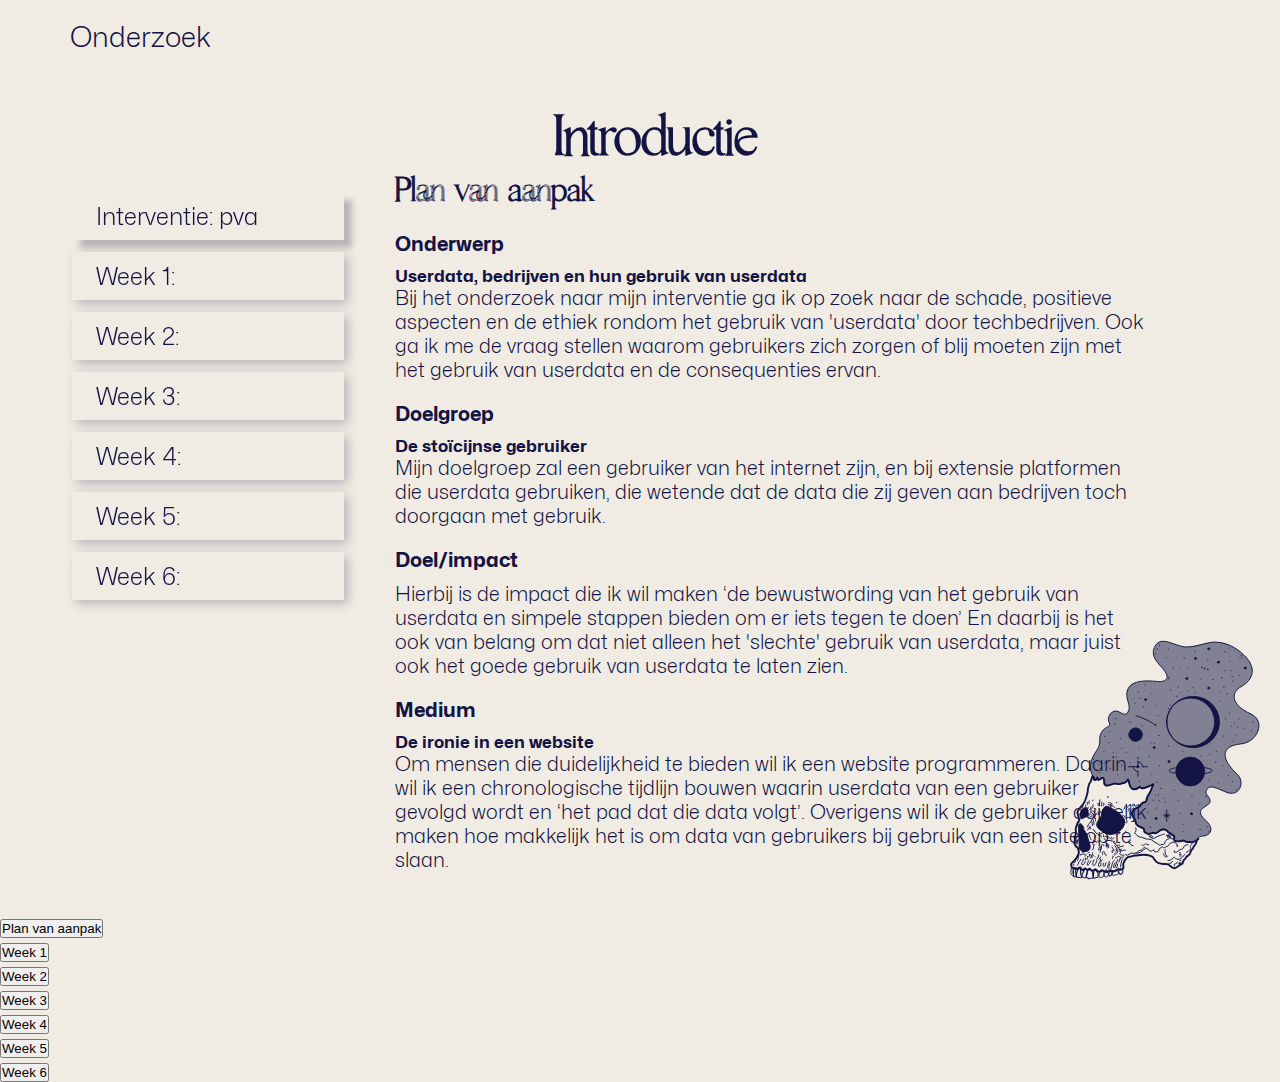
==== portfolio.html @ e57ac495 "site" ====
<!DOCTYPE html>
<html dir="ltr"
      lang="nl">

<head>
  <meta charset="utf-8">
  <meta content="width=device-width, initial-scale=1"
        name="viewport">
  <meta
		  content="Dit is een website voor de reflectie op de digitale cultuur en het onderzoeksproject."
		  name="description">
	<!--  <link rel="stylesheet” href="./css/style.css">-->
  <link href="../img/legendary_broccoli.png"
        rel="icon">
  <title>Reflectie digitale Cultuur</title>
  <link href="denkerslab.css"
        rel="stylesheet">
</head>

<body>
  <header>
    <nav>
      <ul>
        <li> Onderzoek </li>
      </ul>
    </nav>
    <button><span></span><span></span></button>
  </header>


  <main class="portfolio">
    <h1 class="sr-only">Welkom bij het onderzoek.</h1>
    <h2 class="sr-only">Gebruik Form Control om te navigeren.</h2>
    <h2>Introductie</h2>
    <svg id="skull-thoughts"
         style="
            fill-rule: evenodd;
            clip-rule: evenodd;
            stroke-linecap: round;
            stroke-linejoin: round;
            stroke-miterlimit: 0.726744;
          "
         viewBox="0 0 145 182"
         xml:space="preserve"
         xmlns="http://www.w3.org/2000/svg">
          <path d="M584.376 558.355c1.103 0-.179 2.55.085 3.079.091.182-.062.534-.257.599-1.322.44-1.22.536-2.052 1.368-.119.119-1.22-.68-1.625-.599-.572.115-1.747 1.76-2.053 1.455-.833-.833-1.019-2.363-2.994-1.968-.889.178-2.022 3.309-2.994 2.823-.822-.411-1.16-1.941-2.737-1.625-.496.099-1.891 1.957-2.566 1.283-.302-.302-1.192-1.371-1.882-1.027-.53.266-2.371 2.761-3.25 1.882-.336-.336-2.441-1.524-2.908-1.368-.757.252-.855 1.368-1.197 1.539-.642.321-2.95.878-3.678.513-.601-.3-.785-.87-1.198-1.283-.099-.099-1.366.53-1.54.599-1.248.499-2.96 1.634-4.362 1.283-.561-.14-1.007-.58-1.368-.941-.119-.118-1.265-.123-1.454-.171-1.268-.317-3.661.821-4.619.342-1.364-.682-2.843-1.574-4.277-2.053-.946-.315-2.991.558-3.592.257-3.312-1.656-.633-3.439-1.54-6.158a15.888 15.888 0 0 0-1.967-4.02c-.781-1.172-2.167-1.996-2.908-2.738-.212-.211-1.495-.256-1.797-.342-1.411-.403-3.232-.59-4.447-1.197-.602-.301-1.731.133-2.395 0-3.661-.732-7.238-1.084-11.12-.599-2.149.269-4.141 1.044-5.816 1.882-.533.266-1.194 1.791-1.54 2.309-.862 1.294-2.445 3.467-4.105 4.02-1.243.415-2.697.762-4.02 1.027-2.118.423-4.737-.369-6.672.599-2.058 1.028-3.938 4.596-6.928 3.849-2.515-.629-3.323-1.838-5.303-3.422-.763-.61-2.001-.691-2.566-1.539-.573-.86-.799-2.281-1.283-3.251-.361-.721-1.256-.801-1.54-1.368-.333-.667-.828-1.683-1.283-2.139-.913-.912-2.334-1.277-3.079-2.395-.944-1.414-1.277-3.065-1.968-4.447-.362-.725-2.138-1.736-2.138-2.566 0-.146-.334-1.444-.443-1.347-.8-1.279-1.624-1.933-2.465-3.614-.483-.967-.387-2.229-.855-3.165-.182-.362-1.54-.963-1.54-1.283 0-.009.454.502.599.599.427.285.813.799 1.283 1.112 1.454.969 3.188 1.459 4.875 1.881.778.195 1.482-.071 2.224-.256.845-.212 1.883.057 2.737-.086 1.384-.23 2.642-1.21 4.106-1.454.659-.11 1.26.324 1.881.428 1.888.314 4.977.712 6.758 0 2.157-.863.032-3.571.769-5.047.267-.532 1.71-1.128 2.224-1.539 1.351-1.081 3.25-1.796 4.448-2.994 1.354-1.354 1.397-2.033 3.336-2.309 1.519-.217 3.99.277 5.218 1.197 1.037.778 2.371 2.239 3.677 2.566 1.325.331 2.515-.633 3.678-.342 1.977.494 3.137 1.756 5.389.855.89-.356 2.855-1.209 3.165-2.138.298-.894.021-3.004.855-3.421 2.307-1.154 5.888-1.773 7.442-4.363.982-1.637.713-3.45 1.625-5.046.909-1.59 2.198-2.036 2.651-3.849.972-3.889-1.038-6.208-4.02-7.698-.337-.169-3.485-2.219-3.485-1.823-.394.098-.65-.83-.877-1.171-.766-1.149-1.657-1.742-2.652-2.737-.792-.793-2.634-.222-3.25-1.454-.789-1.578-.85-3.497-1.625-5.047-1.139-2.277-2.936-4.275-3.763-6.757-.511-1.531-1.054-3.047-1.797-4.533-.116-.233-.727-1.24-.427-1.54.342-.342 1.139.446 1.368.599 1.29.86 2.765 1.356 4.191 1.967 1.995.855 4.431 1.991 6.672 1.711.86-.108 1.555-1.639 2.053-1.54.606.122 1.123 1.034 1.625 1.369.953.635 2.479.926 3.592 1.112 3.869.645 5.116-3.76 5.646-6.586.154-.823.131-3.06 1.026-3.507.432-.216 1.075 1.315 1.198 1.539.627 1.15 1.525 1.738 2.822 1.882 1.827.203 3.416 1.205 5.218 1.369 1.696.154 3.212-.902 4.961-.514 2.364.526 4.78 1.727 7.185 1.968.448.045 1.097.088 1.539 0 4.116-.823.404-6.446 3.422-7.955 1.321-.661 3.12 2.387 4.789 2.053 1.339-.268.434-1.802 1.027-2.395.115-.115.707 1.087.77 1.197.387.678 1.578 1.735 2.48 1.283.801-.4.02-2.091.342-2.737.109-.217.53-.117.685-.427.467-.935 1.023-.7 1.197.342.076.457.167.92.257 1.368.075.379.709 1.341.709 1.43H564c-.161.307.187 1.045.275 1.222.268.537.482 1.252.855 1.625 1.601 1.601 1.453 4.273 2.139 6.33.374 1.122.058 2.455.342 3.592 1.313 5.253 2.148 10.359 6.158 14.37 1.228 1.227 3.365 3.335 4.02 5.303.165.494.719 1.727.428 2.309-.809 1.619-1.016 4.161-1.625 5.988-.077.23-.431 1.536-.171 1.796 2.09 2.09 2.759 4.962 3.507 7.955.421 1.683-.421 3.621 0 5.303.359 1.435.665 2.915 1.026 4.362.28 1.12-.111 2.378.171 3.507.162.647.393 2.549.086 3.165-.37.738-1.011 1.68-1.454 2.566-.219.437-1.415.606-1.796 1.368-.542 1.083-.438 2.244-.941 3.25-.225.449-.307 2.295-.086 2.737.77 1.54 1.45 3.845 2.737 5.133.734.733 1.62 1.615 2.053 2.48.518 1.037 2.652 1.924 2.652 2.994"
                style="stroke-width: 2px"
                transform="translate(-281.905 -236.412) scale(.7272)"></path>
          <path d="M582.568 564.01c.01-.323.321.119.097-.267-.105-.181 1.545-1.245 1.628-1.233.565.079.51 1.13.51 1.404 0 1.44.342 2.628.342 4.021 0 .218.139 1.229 0 1.368-.263.263-1.433 2.929-2.395 1.967-.339-.339.112-1.618.257-2.052.542-1.625-.257-3.364-.257-4.876l-.182-.332Zm-.507 8.332c-.219.11-1.984.703-2.304.382-.133-.132 0-1.092 0-1.283 0-1.292.513-2.536.513-3.849 0-.902-.389-3.546.171-4.105 1.199-1.199 1.882 1.68 1.882 2.651v2.481c0 1.098-.086 2.533-.086 3.507l-.176.216Z"
                transform="translate(-281.955 -236.783) scale(.7272)"></path>
          <path d="M578.06 572.933c-.019-.167-3.3 1.259-3.863.134-.3-.601.363-1.838.599-2.31.819-1.638-.511-6.159 1.197-7.014.761-.38 1.321 1.226 1.454 1.626.873 2.618 1.112 4.091 1.112 7.013l-.499.551Z"
                transform="matrix(.97059 0 0 .7272 -422.035 -236.783)"></path>
          <path d="M569.528 569.864c-.351-1.183-.813-3.691-.158-4.716 1.806-2.827 2.987 2.87 3.715 4.326.305.609.794 1.919.428 2.652-.345.688-2.545 2.245-3.422 1.368-.658-.658.061-1.845-.563-3.63Z"
                transform="matrix(.86363 0 0 .7272 -360.219 -236.783)"></path>
          <path d="M562.817 568.528c.068-1.314 2.41-4.602 4.11-2.903 1.257 1.258.351 4.542 1.539 5.731.069.069.05 1.097 0 1.197-.351.702-2.363 2.855-3.678 1.54-.446-.446-1.577.353-1.967-.428-.657-1.314.086-3.926.086-5.303l-.09.166Z"
                transform="matrix(.85388 0 0 .7272 -353.57 -236.783)"></path>
          <path d="M558.031 566.138c.696-.036.795-.415 1.967.171.474.237.513 1.109.599 1.54.284 1.419.171 3.264.171 4.704 0 .573.158 1.205-.342 1.454-.477.239-2.005-.55-2.224-.769-.199-.2-.912.114-1.112-.086-.451-.451-.062-1.725-.256-2.309-.057-.171-.297-1.756-.171-1.882.356-.357 1.216-2.216 1.368-2.823"
                transform="matrix(.8627 0 0 .7272 -357.373 -236.783)"></path>
          <path d="M553.913 567.133c.755-.414 1.339.548 1.552 1.4.427 1.71.356 3.921-.599 4.876-.439.439-1.884-.429-2.224-.599-.402-.201-1.016-.247-1.283-.513-.312-.313-.067-1.077-.256-1.454-.55-1.101-.573-4.79 1.026-4.79l1.784 1.08Zm-5.245.091c.404-.6 1.131 1.332 1.237 1.651.462 1.385.518 2.904-.256 3.678-.514.514-2.965-.456-3.165-.855-.941-1.883-.499-3.599 1.197-4.448l.987-.026Z"
                transform="translate(-281.955 -236.783) scale(.7272)"></path>
          <path d="M544.532 567.111c-.082-.627 1.736 5.762-.614 4.587-1.562-.781-2.627-4.875.342-4.875"
                transform="matrix(.84428 0 0 .7272 -345.457 -236.783)"></path>
          <path d="M541.213 567.293c.675-.536.481 1.569.481 2.438 0 .126.106 1.006 0 1.112-.211.211-1.37.085-1.711.085-1.577 0-3.82-1.083-4.704-1.967-.16-.16-.155-1.299 0-1.454.265-.266.366-.709.599-.941.546-.546 3.161.068 3.678.171l1.657.556Z"
                transform="translate(-281.955 -236.783) scale(.7272)"></path>
          <path d="M534.292 565.238c.199-.172.103 5.035-2.349 3.808-1.526-.763-2.658-3.158-1.197-4.618l3.546.81Z"
                transform="matrix(.76255 0 0 .769 -300.145 -260.006)"></path>
          <path d="M567.79 520.436c-.605-.218-.259-2.002-.681-2.706-.59-.982-1.982-1.455-2.507-2.507-.957-1.913-2.009-4.068-3.582-5.641-.434-.434-2.549-2.376-1.702-3.224.258-.257.908-.126 1.075-.626.2-.601-.269-1.881-.269-1.881s2.418.457 2.418-.358m2.911 3.016c-.27.165-.396-.893-.493-1.136-.264-.66-.875-1.192-1.075-1.791-.185-.555.441-1.094.269-1.611-.31-.929-1.838-1.442-2.149-2.687-.202-.808.618-2.157 0-2.775m-32.637 53.169c.201-.329.887-.119 1.296-.16.794-.079 3.007-.345 3.493-1.074.324-.487-.592-.97-.717-1.343-.163-.489.036-1.45.179-1.881 1.132-3.394 4.044-6.192 6.448-8.596.391-.391.963-1.724 1.432-1.88 2.265-.755 4.337-.43 6.626-.717.344-.043 1.196-.21 1.433-.447.237-.238.096-1.433.806-1.433m-1.178 3.904c.101.035-.528.272-.881.484-.596.357-1.83 1.062-2.15 1.701-.276.553-.855 2.408-.537 3.044.161.322 1.612 1.148 1.612.806m4.789 7.01c-.478-1.276 1.574-2.442-.939-3.07-.171-.043-.522-.186-.716-.089-1.019.509.125 1.451-.179 2.059-.308.616-1.205.131-1.522.448-.172.171-.72 1.88-.448 1.88m.138 6.722c.501-.022.767 2.963 1.116 3.486.732 1.099 2.43.141 2.149-.985-.138-.548-.896-1.167-.896-1.701m3.051-.397c-.052 1.023-.267 2.334.352 3.262.405.608 1.915.881 2.149.18.824-2.474-2.328-4.864-2.328-6.985m4.37.168c-.82.057.011 1.963.197 2.518.343 1.032 1.194 3.015 2.149 3.493 1.982.991 1.877-2.024 1.432-3.134-.346-.867-.764-1.668-1.074-2.597m3.403.767c.29.127.409 1.241.537 1.561.361.903 1.173 2.512 1.88 2.865 1.649.825 1.545-.491.896-1.791-.488-.974-.896-1.314-.896-2.417m3.391.543c.031-.255-.001.314.012.352.162.488.369 1.019.537 1.522.235.705 2.004 2.474 2.865 1.612 1.045-1.044-.887-3.109-1.164-3.94-.131-.393-.151-1.136-.447-1.432-.106-.106-.717-.581-.717-.717m3.565.084c-.143-.165-.032.869.017.991.236.589.695 1.105 1.075 1.612.271.361.716.358.985.626.421.421.092 1.439.358 1.97.379.759.773.953 1.432 1.612m2.502-.515c-.093-.025 1.013.492 1.259.247.126-.126.397-.806-.089-.806m-12.13-10.348c-.82-.233 5.414-1.234 5.414.856m-12.872-5.241c-.992-.373-1.916-4.404-1.455-5.325.179-.358.53-.612.716-.985.236-.472.223-1.701.806-1.701m2.744 10.269c.248-.47 1.378.388 1.733.565m-3.297-13.613c.49-.574.523-1.88.88-2.594.342-.684 1.164-1.86 1.164-2.597m-15.195 1.71c-.118-.421.42-1.146.42-1.71m1.808 2.208c-.062-.529 1.24-1.523 1.953-1.76.245-.082.289.482.716.268.768-.383.674-1.725 1.522-2.149.465-.232 1.141-.212 1.612-.447 1.606-.803.474-3.761 2.955-3.761m-38.534-12.564c.079-.159-.149-.51-.149-.51s1.128.436 1.702.627c.496.166 1.39-.221 1.79.179.165.165.072.484.359.627.274.137.496-.22.716 0m11.543-11.117c-1.202.098 1.361-1.353 1.62-1.509 1.762-1.057 3.447-1.226 5.373-1.611m-4.634-.683c-.162-.871 3.371-1.374 4.007-1.556m5.658 1.103c-.996-1.944-1.175 1.142-.375 1.942m1.584-3.974c.05-.101.102.482.117.571.059.353.198.719.269 1.074.212 1.062 0 1.947 0 2.955m1.988-6.559c-.325 1.99.609 4.329.609 6.112m1.086-2.751c.254.502.213 1.899-.191 2.303m4.969-5.927c-.008-.013.824.934 1.03 1.45m3.524-.179c.46.706.148 2.279.148 3.134m1.677-2.077c.289.043.114 2.25.114 2.614m1.879.585c-1.057-.282-.394 1.501.27 1.833m-2.808.341c.303.042.032 1.284.032 1.539m-3.164-1.872c.153-.011 1.015 3.129 1.015 3.484m-5.068-2.166c.094-.128-.932.885-.932 1.45m-3.089.772c-1.041.778-2.853 2.614-1.03 3.526m1.825-1.517c-.195.992-.661 1.664-.661 2.77m2.166-1.119c-.41.173-.643.355-.643.851"
                transform="translate(-281.905 -236.412) scale(.7272)"></path>
          <path d="M561.459 506.689c-.034-.027.149.002.456-.152.35-.174 1.612-1.033 1.612-1.432 0-.467-.776.537-1.075.895-.457.549-2.486 2.663-1.074 3.134m3.247-2.398c.059-.007-2.807 1.406-1.367 2.846m2.565-1.301c-.62.201-.953.809-.953 1.48m-4.157.526c.068.006-.781.967-.947 1.265-.491.884-1.15 2.29 0 2.865m2.428-2.549c-.046-.601-.506 1.461-.547 1.654-.243 1.134-.717 2.708-.717 3.85m2.343-2.616a23.065 23.065 0 0 1-.91 3.959m-82.679 14.199c.033-.153-.63-1.198-.418-1.304 1.356-.678 4.796 1.195 5.91 1.88a4.576 4.576 0 0 1 1.881 2.239c.217.542-.112 1.225.268 1.701.675.844 2.767.876 3.761 1.075.516.103 1.01.648 1.612.447.95-.316 1.84-1.502 2.776-1.97 1.282-.641 2.805-1.241 3.94-2.149.719-.576 1.226-1.393 2.149-1.701 1.575-.525 3.329-.138 4.925-.537 1.76-.441 3.484-1.521 5.283-1.97.551-.138 1.253.179 1.791 0 .933-.311 2.205-1.596 2.954-2.239.324-.277 2.329-1.701 2.06-2.238-.215-.43-.813-.38-.985-.896-.288-.864-.448-2.001-.448-2.955 0-.361-.068-1.522.358-1.522"
                transform="translate(-281.905 -236.412) scale(.7272)"></path>
          <path d="M474.443 539.711c-.218.293-.37 1.032-.37 1.032v-1.074c0-.67.041-1.223.447-1.791.876-1.225 2.959-2.297 4.478-1.791.992.331 2.335.748 3.134 1.433.677.58.706 1.194 1.164 1.88.731 1.098 2.349 1.175 3.402 1.701.468.234.821.702 1.344.806 1.33.266.663-1.58 1.97-1.253.384.096.824.713 1.164.985.53.424 1.216.679 1.701 1.164.373.372.022 1.119.269 1.611.425.851 1.692 1.483 2.596 1.612.758.109 2.142.132 2.597-.627.131-.217.255-1.687.09-1.522-.198.198 1.288.675 1.432.717.709.202 1.955 1.049 2.687.805.44-.146.671-.85.985-1.164.717-.717 1.413-1.154 2.328-1.611.247-.124.747-.522 1.074-.359 2.03 1.015 3.541 2.966 5.462 4.119 1.923 1.154 5.065.98 7.254 1.254.69.086 2.173-.57 2.596-.358 1.404.702 2.472 1.768 4.119 2.238.75.215 1.058-.716 1.791-.716"
                transform="translate(-281.905 -236.412) scale(.7272)"></path>
          <path d="M486.646 543.334c.728.078.197 2.771.142 3.319-.095.95-.347 2.458-.985 3.224-.266.319-.531.481-.895.626-.048.019-.645.019-.538-.089.003-.003 1.032 1.15 1.343 1.254 1.044.347 2.319-2.026 2.508-2.687.101-.356.178-1.253.626-1.253m-22.799.68c2.04 1.777 3.106 4.711 6.144 5.319.902.18 2.947-.084 3.672-.627.242-.182 1.35-1.783 1.522-1.612 1.785 1.785 3.632 3.672 6.447 3.672m-21.107-16.306c-.507-.357 1.048-.29 1.228-.26 1.015.169 2.411.724 3.045 1.612.444.622.564 1.519.985 2.149.55.826 2.384.881 3.223 1.254 1.403.623 2.166 2.067 3.582 2.775.438.219 1.782.368 2.149 0 .308-.308-.537-1.074-.269-1.343.418-.417 1.393.985 1.075.985m50.404-1.678c1.797-.781 4.181.839 5.92.839m-1.581-1.872c.755.017 1.396.333 2.131.333m-4.344-3.847c1.075 0 4.469 1.326 5.773 1.978m-1.622-2.985c.487.101 1.261.677 1.951.677m1.248-3.026c-.141.621 1.041.718 1.5.718m.117-2.192c-.03.458.765.653 1.092.653m-.51-4.476c-.376-.078.849.666.95.738.538.385 1.171.99 1.869.99m.049-1.845c.108.544 1.012 1.295 1.599 1.295m.514-1.556c.173.606 1.01 1.007 1.575 1.007m.111-1.78c.456.029 1.447.37 1.758.68m.309-.972c.381.147.859.862 1.229.862m-26.381-23.501c-.008.006.162-2.12.001-2.549-.599-1.598-1.906-3.701-3.517-4.507m5.569 4.112c.037.179-.492-2.376-1.063-3.233-.912-1.368-4.396-3.002-4.396-4.726m7.145 6.368c-.001.147.067-1.626-.331-2.521-.299-.674-3.737-4.24-3.737-2.638m6.703 4.428c-.536-.154-.78-3.011-1.537-3.768m-10.212.24c-.723-.124-.878-.119-1.439-.68m13.16 53.802c-1.016-.276 3.414.697 4.207.168 1.788-1.192 2.098-1.09 3.627.439.152.152.66.195.66.33m.08.055.03-.055m1.308 2.023c-.376-.169.479.974.56 1.055.57.569 1.128 1.225 1.429 1.978.709 1.772.747 3.67 1.319 5.386.125.373.035 1.337.44 1.539.306.153.33-.353.33-.549m-12.752-10.528c.69-.149 1.095 1.711 1.21 2.174.517 2.064.99 4.289.99 6.375m.421-7.924c-.13-.135-.573-1.33-.311-1.199 1.046.523 1.287 3.125 1.758 4.067m1.316 1.93c.03 1.279.402 2.823.993 4.006m-.7-8.921c-.839.08-.023 1.43.26 1.996 1.093 2.185 1.305 4.699 2.308 6.705m-.052-4.923c.822 1.341 1.371 3.133 1.371 4.703m-53.017-34.473c-1.552-.874 3.063.604 3.664.838 2.448.952 5.505 1.854 7.584 3.517.12.096 1.3 1.195 1.649-.549a1.766 1.766 0 0 0-.33-1.429c-.14-.188-.549-.675-.549-.44 0 .877 2.481 1.938 2.968 1.209.476-.714-1.649-1.978-1.649-1.978s1.818 1.179 2.638.769c.461-.231-.11-1.069-.11-1.209m-21.002-.584c.042-.437.978.442 1.986.694.44.11 1.772.33 1.319.33h-1.759c-.373 0-3.255-.094-2.967.769.238.716 3.847.397 3.847.77h-1.869c-.685 0-3.207.03-1.319.659m22.262 7.385c-.638-.225-.11.429.491.309.359-.071 3.827-1.429 2.748-1.429m.94 1.206c-.464-1.665 1.065 1.053 2.468.773.578-.116.5-.989.659-.989m11.632-1.986c.48-.79 2.835-1.007 2.548-.433-.279.558-1.325.995-1.759 1.429-1.149 1.149-1.129 2.199-3.408 2.199m26.46-50.69c.029-.189-.083-.858-.409-.532-.243.243.55.647.55.879m-9.892 5.795c-.006-.419.363-.384.768-.519m-63.347 62.046c.506-.181-.316.347.144 1.267.471.941 2.489.472 2.748.989.266.532-.542 2.309-.11 2.309m1.746-5.661c.029-.361.444.956.563 1.154.584.974 1.582 1.297 2.638 1.429m-12.095-2.686c.047-.728.9-.136 1.543.048m-.916 1.501c.11-.22.327.044 1.685.587m-1.992.595c.696-.134 1.396.175 2.102.175m-1.813-11.394c-.807-.184.702.207 1.483.402m-1.758 1.436c.532-.034 1.021.103 1.538.103"
                transform="translate(-281.905 -236.412) scale(.7272)"></path>
          <path d="M469.849 550.198a5.544 5.544 0 0 0 1.676.265m-12.939-13.115c-.941.228 1.819 1.812 1.947 2.453.193.967-.755 2.228-.33 3.077.469.938 3.344 3.628 4.507 3.628m82.678-8.007c-.172-.917-.423.476-.571.772-.198.395.188.88.335 1.174.068.135.516.658.783.391.864-.865.491-1.757.056-2.627-.079-.157.065-1.062.223-1.062.102 0-.273.712-.279.727a12.342 12.342 0 0 0-.503 1.621c-.044.176.041.706.335.559.151-.076.056-.86.056-1.006 0-.868-.236-1.497.335-2.068m5.232 2.735c-.519.053-.225 1.564-.146 1.959.261 1.305.753 2.533 1.006 3.801.091.455.671 1.914.671 1.509m-1.021-6.906c-.298-.177-.208.374-.153.814.118.942.385 1.919.895 2.683.11.166.265.95.503.95m-.643-4.543c-.076-.036 1.068 1.571 1.202 1.972.091.273.341 2.627.614 2.627m-3.061-5.355c.183-.045-.353-1.014-.907-.737-.499.249-1.013.45-1.565.726-.116.058-.503.001-.503-.112m4.832-3.453c-.471-.07.554.537.981.324.718-.36.391-1.37.67-1.509m1.481 1.594c-.121-.382.251-.154.643-.644.053-.066.404-1.05.559-.895.264.264-.782 1.453-.447 1.118m1.155.421c-.427.3.373-.696.466-.812.082-.103.279-.411.279-.279 0 .359-.213 1.082-.056 1.397.066.132 1.006-1.285 1.006-.391m-1.865 2.614c-.175.131-.307.46-.147.46m1.776-5.31c.018-.154-.017-.279.013-.279m-1.9 17.619c-.065-.04-.168-.139-.168-.014m-3.579-1.766c.06 1.028.934 2.969 1.511 3.834m-3.228-1.588c.26.825.887 1.762 1.495 2.37m-3.485.138c.082-.334 1.115 1.493 1.362 1.986m7.955-6.459c-.07-.075-.29-.248-.187-.248.148 0 .438.461.503.559.453.679.821 1.363 1.174 2.068m-.874-5.323c-.283.052.415 1.531.483 1.69.606 1.415 1.218 2.883 1.9 4.248m.207-3.951c-.434-.079.264 1.739.52 1.995m.352-1.869c-.045.514.03 1.124.262 1.589m1.604.348c.01-.074-.076-.404-.095-.348-.242.726.394 2.242.615 2.907.049.145.615 1.328.615 1.229m.633-2.655c-.105-.119.554 2.137.708 2.599m-.966-6.24c-.212-.104.232.3.352.54.305.611.502 1.24.838 1.844m8.824-18.989c-.098.084-.217.451-.217.322 0-.615 1.119-1.679 1.397-2.236m-2.252 6.415c.67-1.741 1.769-3.567 2.811-5.13m-2.65 7.14c-.401.195.604-1.264.806-1.606.597-1.016 1.116-2.402 1.956-3.242m-1.583 4.885c.147.265.152-.594.297-.861.23-.421.529-.823.783-1.23m-21.22-6.972c-.084-.079-.186-.293-.186-.293s.414.593.615.894c.338.507.636 1.041.95 1.565m3.416-10.093c-.15-.055.587.941.664 1.095m-.086-1.578c-.107.286.679.864.813 1.13m-.459-2.598c.506 1.224 1.78 2.969 2.75 3.94m-31.711 22.752c-.418-.024.353-1.274.524-1.682.723-1.717 1.537-3.073 2.627-4.527m-2.626 7.285c-.21-.071.181-.829.223-.913.455-.91.994-1.801 1.509-2.683m-.835 4.501c-.106.047.692-1.494.779-1.651m.33 2.474c-.527.441.455-.923.564-1.076m.738 2.04c-.406-.169-.026-.624.212-.922m.492-4.522c-.133.141-.243.579-.38.442-.104-.105.409-.833.447-.895.551-.894 1.013-1.814 1.621-2.682m-1.155 4.693c-.13-.377.351-1.056.54-1.34m.259 2.452c.207-.284.418-.732.58-1.055m-1.43 5.661c-.473.813.192-.812.312-1.022m.28 2.356c-.001-.289-.022-.526.111-.791m3.388 4.344c-.081-.137-.202-.432-.202-.432s.123.531.223.783c.211.526.427 1.027.615 1.565.458 1.309 1.061 2.622 1.397 3.968m-2.683-4.059c.329.203.479 1.347.56 1.712.29 1.307.983 3.118.335 4.415m2.281-.461c-.152.047.274 2.02.346 2.305m.97-1.579c-.274-.151.193.597.259.797m29.289-9.978c-.464-.21-.471-.663-.673-1.2-.542-1.446-.671-2.708-.671-4.248m4.391 8.006c-.288-.127-.399-.828-.534-1.187-.489-1.303-.891-2.565-1.509-3.801m-48.593-25.498c-.727-.866-3.197-1.085-3.197-2.958m-.761-8.672c-.999.246-.016-3.05.23-3.543m1.58-1.884c-.554.116 1.213-2.282 1.474-2.63m3.347 18.243c-1.271-.426 3.377 1.981 4.354 2.469m-30.168 12.945c-.534-1.705 2.834 1.81 3.481 2.457.531.531 2.35.358 2.921.929.508.509 1.322 1.189 1.991 1.859.244.243.982-.081 1.328.265"
                transform="translate(-281.905 -236.412) scale(.7272)"></path>
          <path d="M529.103 513.848c-.164-1.68 1.294-2.731 1.952-4.049.626-1.252 1.806-2.086 2.807-3.087 2.737-2.737 6.18-4.727 9.635-6.454 1.004-.502 4.776-2.52 5.893-1.403 1.527 1.527 2.674 2.97 3.461 5.332.476 1.428-.193 3.17.468 4.49.472.945 1.607 1.438 2.058 2.338.645 1.291 1.337 3.302 2.245 4.21.416.416.252 1.814.561 2.432.424.848-.52 1.976-.842 2.619-1.27 2.541-5.072 4.594-7.858 5.987-7.454 3.727-14.266.311-18.708-5.613-1.115-1.485-1.222-3.192-1.965-4.677-.469-.938.655-1.882.655-2.525m47.27 27.039c-.095-.304-.045 1.801-.218 2.146-.572 1.145-1.422 1.74-2.619 2.339-.424.212-2.037-.302-2.245-.094-.078.078 2.439.555 1.59 1.403-.296.297-2.022-.076-2.245-.187-2.198-1.099-3.766-.177-5.332-2.526-1.041-1.562-.75-4.11-.187-5.799 1.685-5.054 2.617-11.223 6.081-14.686.316-.317-.129-1.802.093-2.246.491-.981 1.61-3.33 2.806-3.928 2.981-1.491 2.62 3.327 2.62 4.957 0 6.128-.655 12.493-.655 18.241m-1.534-28.649c-.002-.012-2.062-.603-2.489-.746-1.942-.647-5.032-1.51-5.988-3.421-.365-.73.908-2.158 1.198-2.737.403-.806-1.219-.471-.77-1.369.393-.785 1.535-1.444 1.967-2.309.121-.241.017-1.214.171-1.369.035-.034.549-.025.599 0 .933.467 1.93 1.246 2.566 1.882.463.462 1.279.423 1.711.855.847.847.888 1.861 1.368 2.823.168.334.86 2.477.428 2.908-.218.218-.005 1.032-.257 1.283-.331.332-.94 1.491-.94 2.053"
                style="fill: currentColor"
                transform="translate(-281.905 -236.412) scale(.7272)"></path>
          <g transform="translate(-365.432 -114.77) scale(.7272)">
            <path d="M614 245s9.932-6.371 18-8"></path>
            <path d="M567.088 365.5c2.064-2.064-3.12-2.904-3.588-3-1.454-.299-8.658-.356-9.5-6.5-.74-5.401 5.41-9.607 8.547-13.432 7.599-9.263-6.113-11.115-7.468-15.179-2.196-6.587 7.694-7.9 2.486-14.652-3.937-5.104-15.577 2.878-21.822 4.529-12.45 3.291-17.614-12.188-8.806-20.004 10.363-9.197 23.205-28.197-4.32-31.096-18.251-1.922-25.753-24.215-10.617-31.079 22.803-10.342 20.327-23.403 10.505-28.559-10.432-5.476-18.37-17.969-3.505-32.528 10.473-10.257 20.836-13.737 31-14 7.935-.205 20.135 5.793 31 5 10.557-.771 24.604-11.99 31-1 6.37 10.946-4.175 18.782-9 25-8.439 10.875.518 12.909 8 12 9.513-1.156 24.993-1.088 29 7 5.53 11.161-4.977 17.734 1 26 3.67 5.075 10.555-6.688 17 0 2.601 2.699 3.78 6.313 2 10-2.569 5.323 3.406 2.662 8 10 4.24 6.774-.941 10.698 5 19 7.011 9.798 8.398 18.192 4.174 26.939-.333.69-1.369.358-1.222 2.724.104 1.694-1.102 1.694-2.206.257-2.958-3.847-1.148.669-2.294.803-.949.112-1.384-.143-2.482-1.024-1.501-1.205-2.881-2.438-3.629.976-.231 1.051-.007 3.902-.152 4.337-.172.515-1.277 2.436-5.079 1.354-3.779-1.076-5.051-2.1-8.127-1.545-3.725.671-8.472-.557-10.251-2.543-2.233-2.494-1.979-2.389-2.552 1.331-.396 2.572-1.106 5.55-3.752 6.628-1.16.472-3.915.319-4.906-.635-2.148-2.065-2.045-1.941-3.946-.236-.66.591-2.933.122-9.135-2.582-4.023-1.753-3.543-1.175-2.827.354.804 1.717 2.797 7.04 4.604 9.724 1.908 2.833 1.077 6 2.775 6.609 4.746 1.704 5.01 5.061 12.187 8.326 1.339.61 3.543 3.345 1.208 7.257-.449.754-1.615 1.638-2.064 2.536-.785 1.57-.318 5.536-4.676 7.912-2.764 1.507-4.194.075-5.132 3.83-1.024 4.097-4.391 4.116-8.678 2.715-1.67-.546-2.993 1.371-4.891-.287-2.062-1.803-5.844-4.721-9.034-2.71-2.318 1.462-6.014 4.379-8.063 5.772-2.145 1.458.953 5.211-1.693 5.679-9.061 1.604-4.106-2.027-13.618 1.015-5.391 1.725-10.47-3.124-10.45-3.011l-.001-.005Z"
                  style="fill: currentColor; fill-opacity: 0.5"></path>
            <path d="M600 243.343C600 258.056 587.693 270 572.533 270c-15.159 0-27.467-11.944-27.467-26.657 0-14.712 12.308-26.656 27.467-26.656 15.16 0 27.467 11.944 27.467 26.656Zm0 0c0-13.798-11.202-25-25-25s-25 11.202-25 25 11.202 25 25 25 25-11.202 25-25Z"
                  style="fill: currentColor"></path>
            <path d="M591.92 290.93c4.937.734 8.08 1.837 8.08 3.07 0 1.195-2.956 2.269-7.637 3.002-3.965.621-9.169.998-14.863.998-5.218 0-10.023-.316-13.841-.847C558.39 296.421 555 295.28 555 294c0-1.317 3.59-2.487 9.123-3.216"
                  transform="translate(-2.5)"></path>
            <path d="M629.998 283.5c-.001-.006-.001.552-.001 1.471v5.002m.002 4.998L630 300m0-20c-.004-.031 0-.906 0 2m10 8-5-.017c-1.534-.004-3.262-.008-5.003-.01m-4.997-.001c-2.1.003-3.907.011-5 .028"></path>
            <path d="M635 290.013a5.004 5.004 0 0 1-5.001 4.987M625 290.001a5.004 5.004 0 0 1 4.997-5.001"
                  transform="translate(0 -.03)"></path>
            <path d="M600 335v12m-3-6h6m-5 2 4-4m-4 0 4 4m10.5-97c-1.392 2.465-3.106.682 0 0Zm-92.401 3.9c-.116.025-.074-.009-.074.144m5.18-9.747c-.21-.025-.111-.02-.296-.02m7.834 7.322c-.186.006-.251.076-.251.261m2.33-14.061c.15.07.111.011.111.181m6.098 23.884c-.114.091-.43.406-.186.406m-13.309-1.394c-.114-.041-.043-.034-.185.108m1.888-12.574c.078-.04-.032-.02-.089-.02m-3.023 4.164c-.274.111-.123.138-.318.334m13.009-8.828c-.199-.05-.103-.04-.286-.04m-7.439-39.322c-.187-.005-.096-.004-.272-.004m6.299 13.341c-.175.033-.387.113-.387-.104m5.884-16.984c-.271.015-.487-.036-.487.277m-10.217-1.318a2.518 2.518 0 0 1-.45.033m-6.938-.988-.002-.041m9.581-14.763c.117-.032.044-.002.187-.145m4.854 9.643c.072-.01.02-.004.158-.004m-6.115-.044c-.072.231-.058.177-.182.301m44.263 21.117c-.076.125-.088.089.075.089m-4.827-4.129c-.076-.151-.015-.112-.185-.112m-2.006 5.996c-.183-.087-.436-.016-.436-.213m18.357-6.012c.019-.142.021-.272.021-.414m1.136 10.169c.157-.017.083.112.278.112m6.188-6.337c-.024.211-.076.169.109.169m-10.17 2.321c.072-.034.022-.004-.111-.137m.234-24.338c.048.103-.046-.02-.106-.08m-8.134-.45c.059-.101-.028-.064-.091-.064m4.11-11.205c-.172.033-.254-.048-.254.152m8.761.306-.022-.048m3.071 9.682c-.155-.059-.074-.044-.244-.044m-35.684-8.193c-.214-.04-.114-.032-.301-.032m-4.874 20.84a2.737 2.737 0 0 0-.395-.02m12.562-.763c-.138-.012-.064-.008-.224-.008m6.573-28.816c-.189.036-.097.028-.276.028m-30.969.418c-.206-.05-.233-.06-.389.096m59.101-2.502c-.149.081-.069.06-.24.06m2.625 8.671c-.111.139.037.197-.183.197m15.585 37.579a1.579 1.579 0 0 0-.035-.052m-5.478 12.534-.048.061m19.432-14.912c-.137.003-.274.004-.411.004m3.491 12.394c-.037-.097.036-.057.107-.057m-8.293 3.418c-.23.064-.124.052-.318.052m3.806-8.63c.068-.148.05-.069.05-.237m10.011 24.86c-.154-.075-.072-.056-.244-.056m-12.281 3.859c-.228-.005-.123-.004-.313-.004m-16.349-10.603c-.271-.075-.151-.064-.359-.064m-10.485 31.788c-.223-.054-.119-.044-.31-.044m-14.461 5.892c-.102.033-.04.02-.19.02m-34.735-.241a6.386 6.386 0 0 0-.479-.016m6.983 3.257c-.135.066-.171.02-.171.213m-13.33 11.502a3.666 3.666 0 0 0-.036-.064m-9.886 16.574c-.108.054-.556.133-.267.133m4.456-6.803c-.211-.02-.078.12-.215.12m10.325 8.137c-.075-.069-.044.03-.044.088m28.021 13.844c-.008.079.008.036-.132.036m-7.556 7.382-.027-.057m21.623-3.421c-.056-.084-.013-.049-.161-.049m4.517-10.763c-.243.16-.275.041-.275.354m9.634 12.454c-.184.018-.095-.018-.253.14m-14.962 11.37c.108.136-.074.074-.074.197m-20.724 16.924a2.53 2.53 0 0 1-.482.04m17.964 1.751.029.048m-.522-7.671c.016-.082.008.033.008.089m34.59 2.879a6.482 6.482 0 0 0-.019.591m10.076-9.374c-.094-.015-.052-.025-.052.121m-7.111-6.788c-.194.095-.343.131-.343.362m-8.915-4.438c-.06.05-.559.197-.209.197m3.798-8.434c-.24.096-.128.08-.328.08m-5.983.293c-.227.113-.115.221-.315.221m1.028-6.052v-.245m-5.379 3.638c-.188-.051-.096-.04-.275-.04m9.227-3.321c.06-.047.037-.02-.103-.02m6.655 9.707c-.152.091-.073.088-.229-.068m-8.23-22.68c-.162.079-.078.061-.252.061m-3.697 6.281a4.12 4.12 0 0 1-.416.016m9.813-15.109c-.072-.089-.021-.056-.174-.056m12.582 7.373c.223-.076.18.081.398.081m9.235-19.539c.061.013.025.004-.11.004m-19.445-5.908c-.195-.003-.346.08-.346-.132m-10.154 9.599c.002.082.014.04-.128.04m21.381-18.422-.047.044m22.581 27.462c-.13.058-.058.04-.219.04m-4.255-9.795c-.156.038-.075.028-.243.028m-4.589-13.534c-.152.036-.269.04-.423.04m6.123-14.161c-.254.029-.211.095-.211-.105m4.636-20.872c-.005-.001-.629-.076-.267-.076m1.917 5.755a9.85 9.85 0 0 0 .011-.486m1.216-5.739c-.094-.07.023-.044.069-.044m3.639 14.149-.04-.012m1.283 11.811c-.187.018-.147-.008-.255-.116m5.023-6.687c-.233.004-.179.004-.397.004m.922 16.045c-.047-.233-.151-.089-.151-.237m-12.986 5.811c-.164-.038-.08-.028-.251-.028m12.332 6.237c-.156.076-.38.155-.38-.068m-5.047 5.51c-.136.023-.093-.016-.093.145m11.173 4.136c-.092-.018-.378-.185-.378-.281m1.363-8.229c.066.173.051.085.051.261m-15.025-12.8c-.021-.094.006-.052-.14-.052m-9.086-3.988-.039.004m-30.375-5.53.045.004m-3.501.474c-.137.056-.062.04-.226.04m-102.606-22.808c-.189.055-.465-.012-.465.189m1.949 8.988c-.061.023-.014.008-.15.008m16.132 62.118c-.114.144.017.213-.196.213m28.869 43.379c.074.094.022.06.176.06m1.581-5.241c-.204.122-.102.1-.296.1m1.368-31.772c-.253.034-.14.028-.339.028m117.518-39.085c-.225.02-.182-.045-.182.145m.895 4a.075.075 0 0 1 .005-.016m-80.625-60.56c-.125.042-.055.028-.213.028m1.949 3.828c-.23.129-.172.156-.407.156m25.185-24.784c.014-.062.005-.013.005-.148m-25.056-6.213c-.012-.211-.134-.072-.134-.213m.064-1.341c-.195-.074-.321-.105-.321-.33m13.886-24.86-.006.056m-3.701-8.683a3.098 3.098 0 0 1-.026-.441m2.303 4.703c.017-.121-.247-.087-.247-.334m-88.152 9.747c-.088.013-.719.021-.396.021m1.012-2.474c.012-.163.016-.32.016-.482m1.752 2.972c.088-.03-.031-.016-.081-.016m11.418-10.422c-.15-.161-.071-.079-.237-.245m21.206 138.043c-.003-.076.003-.02-.129.113m7.972-25.198c-.006-.163-.042-.12-.133-.12m-14.879 6.55c-.149.004-.286-.107-.286-.253m-18.245-21.852c-.032.031-.089.004-.133.004m77.843-6.056c-.261.019-.145.016-.347.016m-63.718-35.764c-.052.07-.011.036-.155.036m1.313-9.072c-.048-.091-.008-.053-.156-.053m-4.623-5.494c-.136-.033-.25-.032-.389-.032"></path>
            <circle cx="632.5"
                    cy="256.5"
                    r="7"></circle>
            <circle cx="575.5"
                    cy="295.5"
                    r="15"
                    transform="translate(0 -.5)"></circle>
            <circle cx="613"
                    cy="270.5"
                    r="1"
                    transform="translate(0 -.5)"></circle>
            <circle cx="613"
                    cy="270.5"
                    r="1"
                    transform="translate(9 -50.5)"></circle>
            <circle cx="613"
                    cy="270.5"
                    r="1"
                    transform="translate(-15.5 14)"></circle>
            <circle cx="613"
                    cy="270.5"
                    r="1"
                    transform="translate(-39 68.5)"></circle>
            <circle cx="613"
                    cy="270.5"
                    r="1"
                    transform="translate(-2 73.5)"></circle>
            <circle cx="613"
                    cy="270.5"
                    r="1"
                    transform="translate(-57 -62.5)"></circle>
            <circle cx="613"
                    cy="270.5"
                    r="1"
                    transform="translate(-67 -89.5)"></circle>
            <circle cx="613"
                    cy="270.5"
                    r="1"
                    transform="translate(-34 -72.5)"></circle>
            <circle cx="613"
                    cy="270.5"
                    r="1"
                    transform="translate(-57 -103.5)"></circle>
            <circle cx="613"
                    cy="270.5"
                    r="1"
                    transform="translate(-95 -83.5)"></circle>
            <circle cx="613"
                    cy="270.5"
                    r="1"
                    transform="translate(-43 -93.5)"></circle>
            <circle cx="613"
                    cy="270.5"
                    r="1"
                    transform="matrix(.5 0 0 .5 253.5 52.25)"></circle>
            <circle cx="613"
                    cy="270.5"
                    r="1"
                    transform="matrix(.5 0 0 .5 250.5 53.25)"></circle>
            <circle cx="613"
                    cy="270.5"
                    r="1"
                    transform="matrix(.5 0 0 .5 256.5 51.25)"></circle>
            <circle cx="613"
                    cy="270.5"
                    r="1"
                    transform="matrix(1 0 0 1.01462 17 15.532)"></circle>
          </g>
        </svg>
	  <!--	    https://denkerslab.nl/ Thannks bb <3 -->

    <section>
	   
    <details open>
        <summary><h2>Interventie: pva</h2></summary>
        <section>
    <h3>Plan van aanpak</h3>
    <h4>Onderwerp</h4>
    <h5>Userdata, bedrijven en hun gebruik van userdata</h5>
    <p>Bij het onderzoek naar mijn interventie ga ik op zoek naar de schade, positieve aspecten en de ethiek
      rondom het gebruik van 'userdata' door
      techbedrijven. Ook ga ik me de vraag stellen waarom gebruikers zich zorgen of blij moeten zijn met het
      gebruik van userdata en de consequenties
      ervan.</p>
    <h4>Doelgroep</h4>
    <h5>De stoïcijnse gebruiker</h5>
    <p>Mijn doelgroep zal een gebruiker van het internet zijn, en bij extensie platformen die userdata gebruiken,
      die wetende dat de data die zij geven
      aan bedrijven toch doorgaan met gebruik.</p>
    <h4>Doel/impact</h4>
    <p>Hierbij is de impact die ik wil maken <q>de bewustwording van het gebruik van userdata en simpele stappen
        bieden om er iets tegen te doen</q> En
      daarbij is het ook van belang om dat niet alleen het 'slechte' gebruik van userdata, maar juist ook het
      goede gebruik van userdata te laten zien.
    </p>
    <h4>Medium</h4>
    <h5>De ironie in een website</h5>
    <p>Om mensen die duidelijkheid te bieden wil ik een website programmeren. Daarin wil ik een chronologische
      tijdlijn bouwen waarin userdata van een gebruiker gevolgd wordt en ‘het pad dat die data volgt’. Overigens
      wil ik de gebruiker duidelijk maken hoe makkelijk het is om data van gebruikers bij gebruik van een site op
      te slaan.</p>
    <h4>Verklaar</h4>
    <p>Er is steeds meer aandacht naar het gebruik van userdata: de Europese Unie maakt wetgeving strikter, wat meer
      ogen op het onderwerp geeft. Veel
      studenten zitten op tiktok, instagram, facebook, X (Twitter), of elders en hebben wel een idee dat het niet goed
      is, maar niet in welke mate. Het zal een openbaring zijn voor die gebruikers die toch meer willen weten, zonder
      zelf uren te onderzoeken.
    </p>
    <p>Daarnaast heeft Meta onlangs een abonnement gevraagd om niet de userdata van de gebruiker te nemen, veel mensen
      zijn toen herinnerd aan het feit
      dat dat nu gebeurd.
      <a href="https://about.meta.com/nl/technologies/meta-verified/"
         target="_blank">https://about.meta.com/nl/technologies/meta-verified/</a>
    </p>
    <h4>Onderbouwing</h4>
    <p>
      De filosofen die ik onder andere wil behandelen zijn: </p>
    <ul>
      <li>Marx</li>
      <li>McLuhan</li>
      <li>Heidegger</li>
      <li>Latour</li>
      <li>Baudrillard</li>
      <li>Sartre</li>
      <li>Foucault</li>
    </ul>
    <p>Marx: Marx: Bij mijn interventie zou je kunnen stellen dat Marx erg duidelijk naar voren komt met zijn theorie
      over vervreemding. In een letterlijke zin zou je kunnen stellen dat veel gebruikers van bijv. Tiktok niet weten
      waar hun deel zit in de manier waarop het bedrijf geld verdient. Elders gezien kan je ook stellen dat een
      overgroot deel van de content die wordt bekeken door een user niet gemaakt is door een bekende van de user, wat
      als gevolg heeft dat er enorm veel vervreemding ontstaat tussen de contentcreator die bijv. een gesponsorde video
      maakt, en de consument die die video bekijkt. Hierdoor zal er nooit een band ontstaan tussen het product en de
      consument.
	</p>
	  <p>
      Sartre: Om verder te gaan op het voorbeeld van Tiktok, daar zie je dat een user snel in een zogenaamde bubbel
      wordt geplaatst. Hierin wordt de gebruiker omgeven in content die de gebruiker leuk vindt en het is in een manier
      een constante herhaling van dezelfde punten, ideeën en structuur. Dit is ontstaan door het algoritme dat gemaakt
      is voor Tiktok, het maakt super efficient gebruik van alle input die een user maakt (en niet maakt), het moment
      dat je een video langer of korter kijkt, wel of niet liked, de comments leest, het account bekijkt, volgen of niet
      volgen, etc. zijn allemaal voorbeelden waar het algoritme naar kijkt en meeneemt in zijn evaluatie. Hieruit volgt
      dat die content die jij krijgt volgens het algoritme perfect voor jou is, terwijl dat niet altijd even gezond is.
		 </p> <p>
	    <a href="https://www.amnesty.org/en/latest/news/2023/11/tiktok-risks-pushing-children-towards-harmful-content/."
	       target="_blank">https://www.amnesty
	                                                                                                                      .org/en/latest/news/2023/11/tiktok-risks-pushing-children-towards-harmful-content/.</a>
       In dit
      artikel van Amnesty zie je dat er tussen 3 en 20 minuten de helft van de content over mentale gezondheid problemen
      gingen waarin binnen een uur meerdere video’s waren die het normaliseren en aansporen van zelfmoord.
    </p>
	  <h4>Onderzoek</h4>
	  <ul>
		  <li>
		  <a href="https://www.tni.org/files/2023-04/State of Power 2023 - Digital Power.pdf"
		     target="_blank">State of Power 2023</a></li>
		  <li>
		  <a href="https://about.meta.com/nl/technologies/meta-verified/"
		     target="_blank">Meta verified</a></li>
		  <li>
		  <a href="https://www.amnesty.org/en/latest/news/2023/11/tiktok-risks-pushing-children-towards-harmful-content/"
		     target="_blank">Amnesty Tiktok risks pushing children</a></li>
		  <li>
			  <a href="https://youtu.be/0aXIXozAsOE?si=sxndAmgTjUd7WBj0"
			     target="_blank">Een youtube video over privacy</a>
		  <ul>
			  <li>
				  <a href="https://web.archive.org/web/20230625193039/https://www.nytimes.com/2022/08/21/technology/google-surveillance-toddler-photo.html"
				     target="_blank">Google problematiek</a>
			  </li>
			  <li> <a href="https://web.archive.org/web/20230628232654/https://www.nytimes.com/2020/12/29/technology/facial-recognition-misidentify-jail.html"
			          target="_blank">Facial recognition problemen</a></li>
			  <li>
				  <a href="https://web.archive.org/web/20230628234438/https://www.nytimes.com/2023/03/31/technology/facial-recognition-false-arrests.html"
				     target="_blank">Another facial recognition probleem</a>
			  </li>
			  <li>
				  <a href="https://gizmodo.com/signal-tried-to-run-the-most-honest-facebook-ad-campaig-1846823457"
				     target="_blank">Reclame campagne die iets te accuraat was</a>
			  </li>
			  <li>
				  <a href="https://www.malwarebytes.com/blog/news/2023/06/amazons-ring-camera-used-to-spy-on-customers"
				     target="_blank">Ring cameras</a>
			  </li>
			  <li>
				  <a href="https://www.reuters.com/technology/tesla-workers-shared-sensitive-images-recorded-by-customer-cars-2023-04-06/"
				     target="_blank">Tesla auto's</a>
			  </li>
			  <li>
				  <a href="https://millionmilesecrets.com/guides/are-airlines-raising-your-ticket-price-based-on-browser-history/"
				     target="_blank">Macbook gebruikers</a>
			  </li>
			  <li>
				  <a
						  href="https://www.theguardian.com/australia-news/2022/nov/14/medibank-mental-health-data-posted-on-dark-web-as-russian-hackers-vow-to-keep-our-word"
						  target="_blank">Database breaches</a>
			  </li>
		  </ul>
		  </li>
		  </ul>
  </section>
    </details>
	    
	    
      <details>
        <summary><h2>Week 1:</h2></summary>
        <section>
          <h3>Het begin van de interventie</h3>
          <p>Dit was de eerste week na de midterm assessments en de vakantie die veel mensen gebruikt hebben om lekker
            uit te rusten. Ik ben een week ziek
            geweest en heb genoten van veel werk! We begonnen met een kick-off voor het tweede deel van de minor en hier
            keek ik erg naar uit, we gaan werken
            met interventies! De individuele opdracht is nog persoonlijker geworden, iedereen gaat duidelijk een eigen
            pad op en (niet altijd) maakt gebruik van de
            kennis die ze bij hun eigen studie of ervaringen vergaart hebben.</p>
          <article>
            <h4>b2w1c1 Heidegger</h4>
            <h5>Heidegger en zijn (kennelijk) negatieve beeld van techniek</h5>
          </article>
          <article>
            <h4>b2w1c2 Latour</h4>
            <h5> Latour zijn optimisme tegenover techniek </h5>
          </article>
          <article>
            <h4>b2w1c3 Existentialisme en Feminisme</h4>
            <h5>Existentialisme is super cool en WOOHOO vrouwen!</h5>
          </article>
        </section>
      </details>


      <details>
        <summary><h2>Week 2:</h2></summary>
        <section>
          <h3>De coole theorie week</h3>
          <p>Aangezien Bernadette haar kaak issue had, hadden we maar twee lessen deze week. Een beetje rust kan geen
            kwaad! De lessen die we hadden waren
            echter wel heel erg interessant voor mijn interventie, zeker het tweede college van Justus: Simulacrum. Die
            verwacht ik goed te kunnen gebruiken
            voor mijn interventie</p>
          <article>
            <h4>b2w2c1 Is/Ought gap</h4>
            <h5>Pakkende ondertitel</h5>
          </article>
          <article>
            <h4>b2w2c2 Simulacrum</h4>
            <h5>Ik heb de Matrix gekeken, dus ik heb geen verdere uitleg nodig :p</h5>
          </article>
        </section>
      </details>


      <details>
        <summary><h2>Week 3:</h2></summary>
        <section>
          <h3>Een online week en peerfeedback op het plan van aanpak</h3>
          <p>Deze week werd de interventie iets meer in de focus gezet, we zijn bezig geweest met het plan van aanpak en
            daarop de peer-feedback. Een nuttige tool
            om van klassgenoten feedback te krijgen op je plan van aanpak vanuit het oog van een filosoof.
          </p>
          <article>
            <h4>b2w3c1 Dataïsme (Online)</h4>
            <h5>Tiktok == bad... *aplaus van iedereen*</h5>
          </article>
          <article>
            <h4>b2w3c2.5/3 John Rawls</h4>
            <h5>Oud Social Contract!? En maxi-min is best cool</h5>
          </article>
          <article>
            <h4>b2w1c3 Existentialisme en Feminisme</h4>
            <h5>Existentialisme is super cool en WOOHOO vrouwen!</h5>
          </article>
        </section>
      </details>

      <details>
        <summary><h2>Week 4:</h2></summary>
        <section>
          <h4>Coming soon</h4>
          <p></p>
        </section>
      </details>

      <details>
        <summary><h2>Week 5:</h2></summary>
        <section>
          <h4>Coming soon</h4>
        </section>
      </details>

      <details>
        <summary><h2>Week 6:</h2></summary>
        <section>
          <h4>Coming soon</h4>
        </section>
      </details>

    </section>
		  <ul aria-hidden="true">
			  <li><button>Plan van aanpak</button></li>
			  <li><button>Week 1</button></li>
			  <li><button>Week 2</button></li>
			  <li><button>Week 3</button></li>
			  <li><button>Week 4</button></li>
			  <li><button>Week 5</button></li>
			  <li><button>Week 6</button></li>
		  </ul>
  </main>
</body>

</html>
---- denkerslab.css ----
@font-face {
    font-family: Mona sans;
    src: url(fonts/MonaSans-Regular.ttf);
    font-weight: 400;
    }

@font-face {
    font-family: Mona sans;
    src: url(fonts/MonaSans-Light.ttf);
    font-weight: 300;
    }

@font-face {
    font-family: Mona sans;
    src: url(fonts/MonaSans-ExtraLight.ttf);
    font-weight: 200;
    }

@font-face {
    font-family: Mona sans;
    src: url(fonts/MonaSans-Medium.ttf);
    font-weight: 500;
    }


@font-face {
    font-family: Mona sans;
    src: url(fonts/MonaSans-Bold.ttf);
    font-weight: 700;
    }

@font-face {
    font-family: Mona sans;
    src: url(fonts/MonaSans-SemiBold.ttf);
    font-weight: 600;
    }

@font-face {
    font-family: Gallient;
    src: url(fonts/Gallient.ttf);
    font-weight: 400;
    }

:root {
    /* font-size: min(calc(1em + 1vw), 4em); */
    --c-creme: #f0ece3;
    --p-purple: #131444;
    --primary-color: var(--c-creme);
    --secondary-color: var(--p-purple);
    --tertiary-color: #00000;
    --primary-font: Mona sans, sans serif;
    --secondary-font: Gallient, sans serif;
    --dist-det-week: 2.5em;
    --shadow: 4px 4px 10px #1314443f;
    }


* {
    margin: 0;
    padding: 0;
    }

html, body {
    overscroll-behavior: none;
    }

body {
    overflow-x: hidden;
    overflow-y: hidden;
    font-family: var(--primary-font);
    font-size: 1.25em;
    font-weight: 300;
    color: var(--secondary-color);
    
    background-color: var(--primary-color);
    }

h1 {
    width: 24vw;
    font-family: var(--secondary-font);
    font-size: 3em;
    font-weight: 600;
    text-align: center;
    text-transform: lowercase;
    }

h2 {
    font-family: var(--secondary-font);
    font-size: 2.5em;
    font-weight: 600;
    text-align: center;
    }

h3 {
    font-family: var(--secondary-font);
    font-size: 1.5em;
    font-weight: 600;
    }

svg {
    position: absolute;
    right: 1em;
    /* width: 20%; */
    bottom: 1em;
    transform: scaleX(-1);
    pointer-events: none;
    }

#skull-thoughts {
    height: 15rem;
    stroke: currentColor;
    stroke-width: 1px;
    fill: none;
    }

#skull-thoughts circle {
    fill: currentColor;
    }

#cloud {
    width: 15rem;
    stroke: currentColor;
    fill: none;
    }

a {
    text-decoration: none;
    color: var(--secondary-color);
    }

ul {
    list-style-type: none;
    }

/* === 000HEADER000 ===  */


header nav {
    transition: .3s ease-in-out;
    }

header nav ul {
    display: flex;
    flex-direction: row;
    justify-content: flex-start;
    margin: 1em 1em 1em 3.5em;
    list-style-type: none;
    gap: 2.5em;
    }

header nav ul li {
    position: relative;
    overflow: hidden;
    transition: 0.3s ease-out;
    transition-delay: .5s;
    font-size: 1.75rem;
    }

header nav ul li:before {
    position: absolute;
    bottom: 0em;
    width: 100%;
    height: 1px;
    content: "";
    transition: transform 0.3s ease-in;
    transform: scale3d(0, 2, 2);
    transform-origin: 100%;
    background-color: var(--secondary-color);
    
    }

header nav ul li:hover:before {
    transform: scale3d(1, 2, 5);
    transform-origin: 0;
    animation-fill-mode: forwards;
    }

header nav ul li:nth-of-type(4) {
    margin-left: auto;
    font-family: var(--secondary-font);
    font-size: 2rem;
    font-weight: bold;
    }

header nav ul li:nth-of-type(4):before {
    bottom: 0;
    }

header nav.show {
    transform: translatex(0);
    pointer-events: initial;
    }

header nav.show ul li {
    transform: translate(0);
    pointer-events: initial;
    }

header button {
    display: none;
    }


/* === 000MAIN000 === */


main.portfolio {
    width: 100dvw;
    height: 100dvh;
    }

main.portfolio > h2 {
    position: absolute;
    top: 2em;
    left: calc(50% - 6.7vw);
    z-index: 100;
    }

main.portfolio > section {
    position: relative;
    display: grid;
    width: calc(100dvw - 8em);
    height: calc(100dvh - 10em);
    margin: 2em;
    padding: 2em;
    overflow-y: scroll;
    /* background: #3b3b3b; */
    grid-template-columns: 2fr 4fr;
    }

main.portfolio > section > div {
    display: none;
    }

main.portfolio section > details {
    pointer-events: none;
    grid-column: 2 / -1;
    grid-row: 1 / -1;
    }

main.portfolio section > details > summary {
    position: fixed;
    left: 2em;
    display: flex;
    align-items: center;
    width: calc(33% - 4em);
    height: 2em;
    margin: 0 1em;
    padding: 0 1em;
    transform: translatey(5.5em);
    font-size: 1.5rem;
    pointer-events: initial;
    background: var(--primary-color);
    box-shadow: var(--shadow);
    }

main.portfolio > section > details > summary h2 {
    font-family: var(--primary-font);
    font-size: 1.5rem;
    font-weight: 300;
    }

main.portfolio section > details section h4 {
    margin: 1em 0 .5em 0;
    }

main.portfolio section > details a {
    font-size: .8em;
    pointer-events: initial;
    }

main.portfolio section > details section ul {
    list-style: initial;
    }

main.portfolio section > details section ul li ul {
    margin-left: 1em;
    }

main.portfolio section > details a:hover {
    text-decoration: underline;
    }

main.portfolio section > details summary::-webkit-details-marker {
    display: none;
    }

main.portfolio section > details:nth-of-type(1) > summary {
    top: calc(1 * var(--dist-det-week));
    }

main.portfolio section > details:nth-of-type(2) > summary {
    top: calc(2 * var(--dist-det-week));
    }

main.portfolio section > details:nth-of-type(3) > summary {
    top: calc(3 * var(--dist-det-week));
    }

main.portfolio section > details:nth-of-type(4) > summary {
    top: calc(4 * var(--dist-det-week));
    }

main.portfolio section > details:nth-of-type(5) > summary {
    top: calc(5 * var(--dist-det-week));
    }

main.portfolio section > details:nth-of-type(6) > summary {
    top: calc(6 * var(--dist-det-week));
    }

main.portfolio section > details:nth-of-type(7) > summary {
    top: calc(7 * var(--dist-det-week));
    }

main.portfolio section > details section {
    width: 90%;
    height: max-content;
    padding: 1.75em;
    }

main.portfolio section > details[open] > summary {
    box-shadow: 8px 8px 6px #1314443f;
    }

main.portfolio > nav {
    visibility: hidden;
    }

/* === 000CLASSES000 === */
.sr-only:not(:focus):not(:active) {
    position: absolute;
    width: 1px;
    height: 1px;
    overflow: hidden;
    white-space: nowrap;
    clip: rect(0 0 0 0);
    clip-path: inset(50%);
    }


/* === 000MEDIA000 === */
@media (width > 1300px) {
    main.portfolio > section {
        grid-template-columns: 1fr 4fr;
        }
    
    main.portfolio > section > details > summary {
        width: calc(20% - 4em);
        }
    }

@media (width > 1030px) {
    main.portfolio > section {
        grid-template-columns: 1fr 3fr;
        }
    
    main.portfolio > section > details > summary {
        width: calc(25% - 4em);
        }
        
    }

@media (width < 800px) {
    main.portfolio > svg {
        display: none;
        }
    
    header {
        position: absolute;
        display: flex;
        }
    
    header nav {
        position: absolute;
        top: 0;
        left: 0;
        z-index: 200;
        width: 100vw;
        height: 100vh;
        transform: translatex(-150%);
        pointer-events: none;
        background: var(--primary-color);
        }
    
    header nav ul {
        flex-direction: column;
        margin: 3em 1em 1em 3em;
        gap: 1em;
        }
    
    header nav ul li {
        width: fit-content;
        transform: translatex(-200%);
        }
    
    header nav ul li:before {
        bottom: 0;
        }
    
    header nav ul li:nth-of-type(4) {
        margin-left: 0;
        }
    
    header button {
        position: absolute;
        top: -3em;
        left: 3em;
        z-index: 201;
        display: block;
        width: 2.25em;
        height: 1.75em;
        background-color: transparent;
        border: none;
        }
    
    header button span {
        position: absolute;
        left: 0;
        width: 2em;
        height: 2px;
        transition: 0.3s ease-out;
        background-color: var(--secondary-color);
        }
    
    header button span:first-of-type {
        top: .25em;
        }
    
    header button span:last-of-type {
        bottom: .25em;
        }
    
    header button:hover span:first-of-type {
        transform: rotate(-45deg) translatey(.75em);
        animation-fill-mode: forwards;
        }
    
    header button:hover span:last-of-type {
        transform: rotate(45deg) translatey(-.75em);
        animation-fill-mode: forwards;
        }
    
    main.portfolio > h2 {
        top: 1em;
        left: 20%;
        }
    
    main.portfolio > section {
        width: fit-content;
        min-width: 22em;
        margin: 2em 0;
        /* transform: translateY(1em); */
        grid-template-columns: 1fr;
        }
    
    
    main.portfolio > section > details {
        grid-column: 1 / -1;
        }
    
    main.portfolio > section > details > summary {
        /* transform: translateY(2em) translateX(-110%); */
        visibility: hidden;
        }
    
    main.portfolio > nav {
        position: fixed;
        bottom: 1em;
        visibility: visible;
        overflow: scroll;
        }
    
    main.portfolio > ul {
        position: fixed;
        bottom: 1vh;
        z-index: 99999;
        display: flex;
        align-items: center;
        flex-wrap: nowrap;
        width: calc(100% - 7.75rem);
        height: 3.25rem;
        max-height: 100%;
        margin: 0 2.25rem;
        padding: 0 1.625rem;
        overflow: scroll;
        list-style: none;
        border: 1px solid rgba(255, 255, 255, .05);
        border-radius: 12.5rem;
        box-shadow: var(--shadow);
        -moz-column-gap: 2.5rem;
        column-gap: 2.5rem;
        scroll-behavior: smooth;
        scroll-snap-type: x mandatory;
        -ms-overflow-style: none;
        scrollbar-width: none;
        }
    
    main.portfolio > ul li button {
        font-size: .9375rem;
        font-weight: 400;
        font-style: normal;
        line-height: 160%;
        white-space: nowrap;
        text-decoration: none;
        color: var(--secondary-color);
        background-color: transparent;
        border: none;
        }
    
    main.portfolio > nav > ul li button {
        width: 100%;
        }
    }


@media (width < 500px) {
    main.portfolio > h2 {
        top: .3em;
        left: 15%;
        width: fit-content;
        font-size: 1.8em;
        }
    
    main.portfolio > section {
        min-width: 0;
        height: 80dvh;
        margin: 3em 0 2em 0;
        padding: 0 1em 0 1em;
        }
    
    main.portfolio section > details section {
        padding: .5em 1.5em 0 .5em;
        }
    }
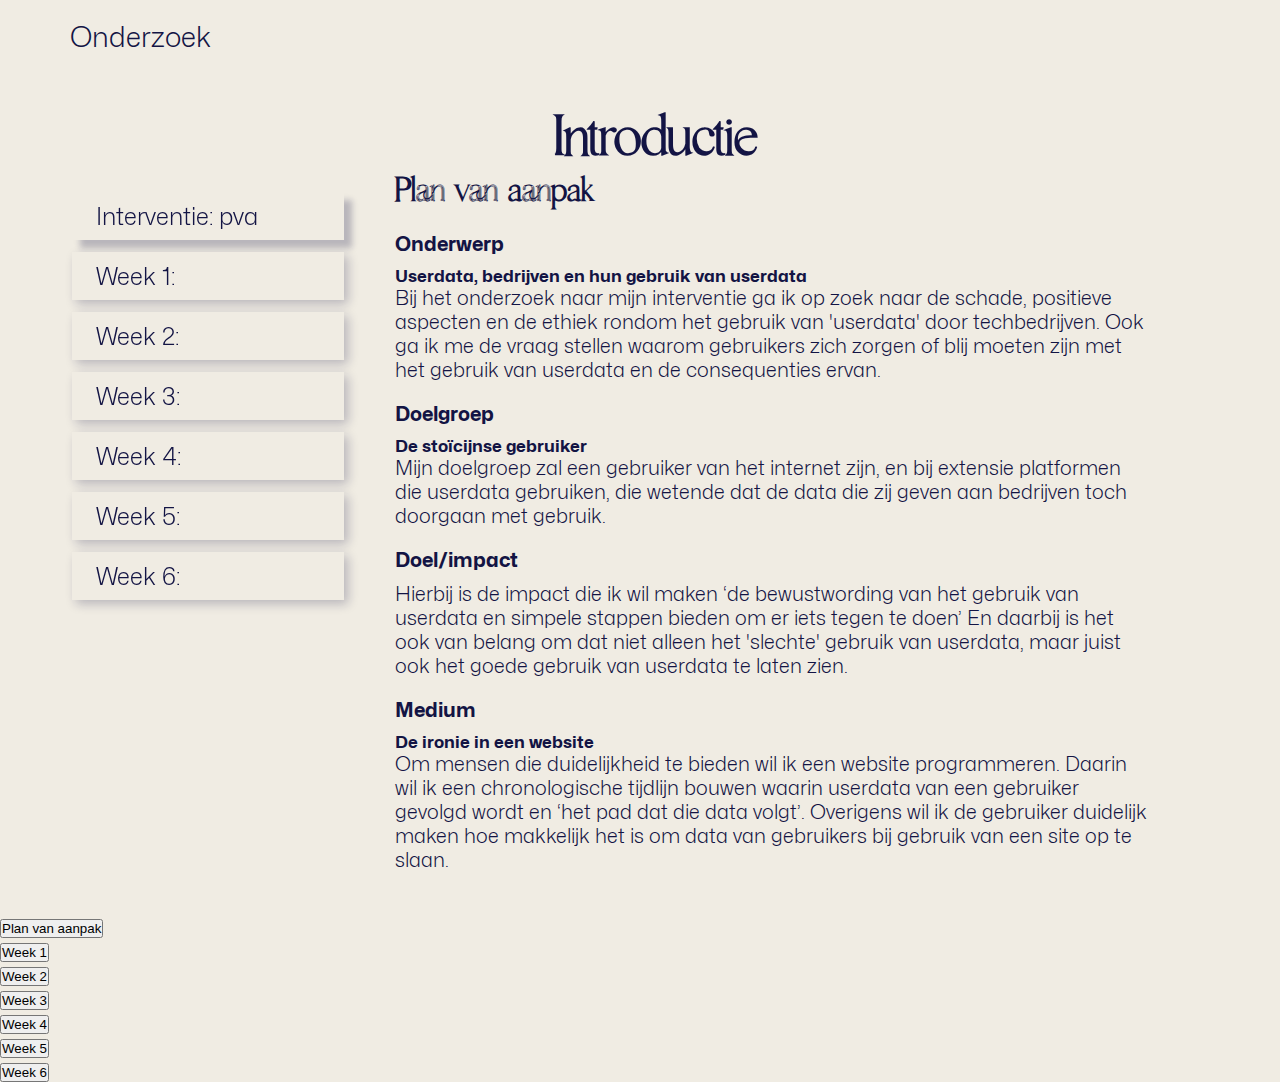
==== commit df3b3832: "site" ====
--- a/portfolio.html
+++ b/portfolio.html
@@ -32,134 +32,7 @@
     <h1 class="sr-only">Welkom bij het onderzoek.</h1>
     <h2 class="sr-only">Gebruik Form Control om te navigeren.</h2>
     <h2>Introductie</h2>
-    <svg id="skull-thoughts"
-         style="
-            fill-rule: evenodd;
-            clip-rule: evenodd;
-            stroke-linecap: round;
-            stroke-linejoin: round;
-            stroke-miterlimit: 0.726744;
-          "
-         viewBox="0 0 145 182"
-         xml:space="preserve"
-         xmlns="http://www.w3.org/2000/svg">
-          <path d="M584.376 558.355c1.103 0-.179 2.55.085 3.079.091.182-.062.534-.257.599-1.322.44-1.22.536-2.052 1.368-.119.119-1.22-.68-1.625-.599-.572.115-1.747 1.76-2.053 1.455-.833-.833-1.019-2.363-2.994-1.968-.889.178-2.022 3.309-2.994 2.823-.822-.411-1.16-1.941-2.737-1.625-.496.099-1.891 1.957-2.566 1.283-.302-.302-1.192-1.371-1.882-1.027-.53.266-2.371 2.761-3.25 1.882-.336-.336-2.441-1.524-2.908-1.368-.757.252-.855 1.368-1.197 1.539-.642.321-2.95.878-3.678.513-.601-.3-.785-.87-1.198-1.283-.099-.099-1.366.53-1.54.599-1.248.499-2.96 1.634-4.362 1.283-.561-.14-1.007-.58-1.368-.941-.119-.118-1.265-.123-1.454-.171-1.268-.317-3.661.821-4.619.342-1.364-.682-2.843-1.574-4.277-2.053-.946-.315-2.991.558-3.592.257-3.312-1.656-.633-3.439-1.54-6.158a15.888 15.888 0 0 0-1.967-4.02c-.781-1.172-2.167-1.996-2.908-2.738-.212-.211-1.495-.256-1.797-.342-1.411-.403-3.232-.59-4.447-1.197-.602-.301-1.731.133-2.395 0-3.661-.732-7.238-1.084-11.12-.599-2.149.269-4.141 1.044-5.816 1.882-.533.266-1.194 1.791-1.54 2.309-.862 1.294-2.445 3.467-4.105 4.02-1.243.415-2.697.762-4.02 1.027-2.118.423-4.737-.369-6.672.599-2.058 1.028-3.938 4.596-6.928 3.849-2.515-.629-3.323-1.838-5.303-3.422-.763-.61-2.001-.691-2.566-1.539-.573-.86-.799-2.281-1.283-3.251-.361-.721-1.256-.801-1.54-1.368-.333-.667-.828-1.683-1.283-2.139-.913-.912-2.334-1.277-3.079-2.395-.944-1.414-1.277-3.065-1.968-4.447-.362-.725-2.138-1.736-2.138-2.566 0-.146-.334-1.444-.443-1.347-.8-1.279-1.624-1.933-2.465-3.614-.483-.967-.387-2.229-.855-3.165-.182-.362-1.54-.963-1.54-1.283 0-.009.454.502.599.599.427.285.813.799 1.283 1.112 1.454.969 3.188 1.459 4.875 1.881.778.195 1.482-.071 2.224-.256.845-.212 1.883.057 2.737-.086 1.384-.23 2.642-1.21 4.106-1.454.659-.11 1.26.324 1.881.428 1.888.314 4.977.712 6.758 0 2.157-.863.032-3.571.769-5.047.267-.532 1.71-1.128 2.224-1.539 1.351-1.081 3.25-1.796 4.448-2.994 1.354-1.354 1.397-2.033 3.336-2.309 1.519-.217 3.99.277 5.218 1.197 1.037.778 2.371 2.239 3.677 2.566 1.325.331 2.515-.633 3.678-.342 1.977.494 3.137 1.756 5.389.855.89-.356 2.855-1.209 3.165-2.138.298-.894.021-3.004.855-3.421 2.307-1.154 5.888-1.773 7.442-4.363.982-1.637.713-3.45 1.625-5.046.909-1.59 2.198-2.036 2.651-3.849.972-3.889-1.038-6.208-4.02-7.698-.337-.169-3.485-2.219-3.485-1.823-.394.098-.65-.83-.877-1.171-.766-1.149-1.657-1.742-2.652-2.737-.792-.793-2.634-.222-3.25-1.454-.789-1.578-.85-3.497-1.625-5.047-1.139-2.277-2.936-4.275-3.763-6.757-.511-1.531-1.054-3.047-1.797-4.533-.116-.233-.727-1.24-.427-1.54.342-.342 1.139.446 1.368.599 1.29.86 2.765 1.356 4.191 1.967 1.995.855 4.431 1.991 6.672 1.711.86-.108 1.555-1.639 2.053-1.54.606.122 1.123 1.034 1.625 1.369.953.635 2.479.926 3.592 1.112 3.869.645 5.116-3.76 5.646-6.586.154-.823.131-3.06 1.026-3.507.432-.216 1.075 1.315 1.198 1.539.627 1.15 1.525 1.738 2.822 1.882 1.827.203 3.416 1.205 5.218 1.369 1.696.154 3.212-.902 4.961-.514 2.364.526 4.78 1.727 7.185 1.968.448.045 1.097.088 1.539 0 4.116-.823.404-6.446 3.422-7.955 1.321-.661 3.12 2.387 4.789 2.053 1.339-.268.434-1.802 1.027-2.395.115-.115.707 1.087.77 1.197.387.678 1.578 1.735 2.48 1.283.801-.4.02-2.091.342-2.737.109-.217.53-.117.685-.427.467-.935 1.023-.7 1.197.342.076.457.167.92.257 1.368.075.379.709 1.341.709 1.43H564c-.161.307.187 1.045.275 1.222.268.537.482 1.252.855 1.625 1.601 1.601 1.453 4.273 2.139 6.33.374 1.122.058 2.455.342 3.592 1.313 5.253 2.148 10.359 6.158 14.37 1.228 1.227 3.365 3.335 4.02 5.303.165.494.719 1.727.428 2.309-.809 1.619-1.016 4.161-1.625 5.988-.077.23-.431 1.536-.171 1.796 2.09 2.09 2.759 4.962 3.507 7.955.421 1.683-.421 3.621 0 5.303.359 1.435.665 2.915 1.026 4.362.28 1.12-.111 2.378.171 3.507.162.647.393 2.549.086 3.165-.37.738-1.011 1.68-1.454 2.566-.219.437-1.415.606-1.796 1.368-.542 1.083-.438 2.244-.941 3.25-.225.449-.307 2.295-.086 2.737.77 1.54 1.45 3.845 2.737 5.133.734.733 1.62 1.615 2.053 2.48.518 1.037 2.652 1.924 2.652 2.994"
-                style="stroke-width: 2px"
-                transform="translate(-281.905 -236.412) scale(.7272)"></path>
-          <path d="M582.568 564.01c.01-.323.321.119.097-.267-.105-.181 1.545-1.245 1.628-1.233.565.079.51 1.13.51 1.404 0 1.44.342 2.628.342 4.021 0 .218.139 1.229 0 1.368-.263.263-1.433 2.929-2.395 1.967-.339-.339.112-1.618.257-2.052.542-1.625-.257-3.364-.257-4.876l-.182-.332Zm-.507 8.332c-.219.11-1.984.703-2.304.382-.133-.132 0-1.092 0-1.283 0-1.292.513-2.536.513-3.849 0-.902-.389-3.546.171-4.105 1.199-1.199 1.882 1.68 1.882 2.651v2.481c0 1.098-.086 2.533-.086 3.507l-.176.216Z"
-                transform="translate(-281.955 -236.783) scale(.7272)"></path>
-          <path d="M578.06 572.933c-.019-.167-3.3 1.259-3.863.134-.3-.601.363-1.838.599-2.31.819-1.638-.511-6.159 1.197-7.014.761-.38 1.321 1.226 1.454 1.626.873 2.618 1.112 4.091 1.112 7.013l-.499.551Z"
-                transform="matrix(.97059 0 0 .7272 -422.035 -236.783)"></path>
-          <path d="M569.528 569.864c-.351-1.183-.813-3.691-.158-4.716 1.806-2.827 2.987 2.87 3.715 4.326.305.609.794 1.919.428 2.652-.345.688-2.545 2.245-3.422 1.368-.658-.658.061-1.845-.563-3.63Z"
-                transform="matrix(.86363 0 0 .7272 -360.219 -236.783)"></path>
-          <path d="M562.817 568.528c.068-1.314 2.41-4.602 4.11-2.903 1.257 1.258.351 4.542 1.539 5.731.069.069.05 1.097 0 1.197-.351.702-2.363 2.855-3.678 1.54-.446-.446-1.577.353-1.967-.428-.657-1.314.086-3.926.086-5.303l-.09.166Z"
-                transform="matrix(.85388 0 0 .7272 -353.57 -236.783)"></path>
-          <path d="M558.031 566.138c.696-.036.795-.415 1.967.171.474.237.513 1.109.599 1.54.284 1.419.171 3.264.171 4.704 0 .573.158 1.205-.342 1.454-.477.239-2.005-.55-2.224-.769-.199-.2-.912.114-1.112-.086-.451-.451-.062-1.725-.256-2.309-.057-.171-.297-1.756-.171-1.882.356-.357 1.216-2.216 1.368-2.823"
-                transform="matrix(.8627 0 0 .7272 -357.373 -236.783)"></path>
-          <path d="M553.913 567.133c.755-.414 1.339.548 1.552 1.4.427 1.71.356 3.921-.599 4.876-.439.439-1.884-.429-2.224-.599-.402-.201-1.016-.247-1.283-.513-.312-.313-.067-1.077-.256-1.454-.55-1.101-.573-4.79 1.026-4.79l1.784 1.08Zm-5.245.091c.404-.6 1.131 1.332 1.237 1.651.462 1.385.518 2.904-.256 3.678-.514.514-2.965-.456-3.165-.855-.941-1.883-.499-3.599 1.197-4.448l.987-.026Z"
-                transform="translate(-281.955 -236.783) scale(.7272)"></path>
-          <path d="M544.532 567.111c-.082-.627 1.736 5.762-.614 4.587-1.562-.781-2.627-4.875.342-4.875"
-                transform="matrix(.84428 0 0 .7272 -345.457 -236.783)"></path>
-          <path d="M541.213 567.293c.675-.536.481 1.569.481 2.438 0 .126.106 1.006 0 1.112-.211.211-1.37.085-1.711.085-1.577 0-3.82-1.083-4.704-1.967-.16-.16-.155-1.299 0-1.454.265-.266.366-.709.599-.941.546-.546 3.161.068 3.678.171l1.657.556Z"
-                transform="translate(-281.955 -236.783) scale(.7272)"></path>
-          <path d="M534.292 565.238c.199-.172.103 5.035-2.349 3.808-1.526-.763-2.658-3.158-1.197-4.618l3.546.81Z"
-                transform="matrix(.76255 0 0 .769 -300.145 -260.006)"></path>
-          <path d="M567.79 520.436c-.605-.218-.259-2.002-.681-2.706-.59-.982-1.982-1.455-2.507-2.507-.957-1.913-2.009-4.068-3.582-5.641-.434-.434-2.549-2.376-1.702-3.224.258-.257.908-.126 1.075-.626.2-.601-.269-1.881-.269-1.881s2.418.457 2.418-.358m2.911 3.016c-.27.165-.396-.893-.493-1.136-.264-.66-.875-1.192-1.075-1.791-.185-.555.441-1.094.269-1.611-.31-.929-1.838-1.442-2.149-2.687-.202-.808.618-2.157 0-2.775m-32.637 53.169c.201-.329.887-.119 1.296-.16.794-.079 3.007-.345 3.493-1.074.324-.487-.592-.97-.717-1.343-.163-.489.036-1.45.179-1.881 1.132-3.394 4.044-6.192 6.448-8.596.391-.391.963-1.724 1.432-1.88 2.265-.755 4.337-.43 6.626-.717.344-.043 1.196-.21 1.433-.447.237-.238.096-1.433.806-1.433m-1.178 3.904c.101.035-.528.272-.881.484-.596.357-1.83 1.062-2.15 1.701-.276.553-.855 2.408-.537 3.044.161.322 1.612 1.148 1.612.806m4.789 7.01c-.478-1.276 1.574-2.442-.939-3.07-.171-.043-.522-.186-.716-.089-1.019.509.125 1.451-.179 2.059-.308.616-1.205.131-1.522.448-.172.171-.72 1.88-.448 1.88m.138 6.722c.501-.022.767 2.963 1.116 3.486.732 1.099 2.43.141 2.149-.985-.138-.548-.896-1.167-.896-1.701m3.051-.397c-.052 1.023-.267 2.334.352 3.262.405.608 1.915.881 2.149.18.824-2.474-2.328-4.864-2.328-6.985m4.37.168c-.82.057.011 1.963.197 2.518.343 1.032 1.194 3.015 2.149 3.493 1.982.991 1.877-2.024 1.432-3.134-.346-.867-.764-1.668-1.074-2.597m3.403.767c.29.127.409 1.241.537 1.561.361.903 1.173 2.512 1.88 2.865 1.649.825 1.545-.491.896-1.791-.488-.974-.896-1.314-.896-2.417m3.391.543c.031-.255-.001.314.012.352.162.488.369 1.019.537 1.522.235.705 2.004 2.474 2.865 1.612 1.045-1.044-.887-3.109-1.164-3.94-.131-.393-.151-1.136-.447-1.432-.106-.106-.717-.581-.717-.717m3.565.084c-.143-.165-.032.869.017.991.236.589.695 1.105 1.075 1.612.271.361.716.358.985.626.421.421.092 1.439.358 1.97.379.759.773.953 1.432 1.612m2.502-.515c-.093-.025 1.013.492 1.259.247.126-.126.397-.806-.089-.806m-12.13-10.348c-.82-.233 5.414-1.234 5.414.856m-12.872-5.241c-.992-.373-1.916-4.404-1.455-5.325.179-.358.53-.612.716-.985.236-.472.223-1.701.806-1.701m2.744 10.269c.248-.47 1.378.388 1.733.565m-3.297-13.613c.49-.574.523-1.88.88-2.594.342-.684 1.164-1.86 1.164-2.597m-15.195 1.71c-.118-.421.42-1.146.42-1.71m1.808 2.208c-.062-.529 1.24-1.523 1.953-1.76.245-.082.289.482.716.268.768-.383.674-1.725 1.522-2.149.465-.232 1.141-.212 1.612-.447 1.606-.803.474-3.761 2.955-3.761m-38.534-12.564c.079-.159-.149-.51-.149-.51s1.128.436 1.702.627c.496.166 1.39-.221 1.79.179.165.165.072.484.359.627.274.137.496-.22.716 0m11.543-11.117c-1.202.098 1.361-1.353 1.62-1.509 1.762-1.057 3.447-1.226 5.373-1.611m-4.634-.683c-.162-.871 3.371-1.374 4.007-1.556m5.658 1.103c-.996-1.944-1.175 1.142-.375 1.942m1.584-3.974c.05-.101.102.482.117.571.059.353.198.719.269 1.074.212 1.062 0 1.947 0 2.955m1.988-6.559c-.325 1.99.609 4.329.609 6.112m1.086-2.751c.254.502.213 1.899-.191 2.303m4.969-5.927c-.008-.013.824.934 1.03 1.45m3.524-.179c.46.706.148 2.279.148 3.134m1.677-2.077c.289.043.114 2.25.114 2.614m1.879.585c-1.057-.282-.394 1.501.27 1.833m-2.808.341c.303.042.032 1.284.032 1.539m-3.164-1.872c.153-.011 1.015 3.129 1.015 3.484m-5.068-2.166c.094-.128-.932.885-.932 1.45m-3.089.772c-1.041.778-2.853 2.614-1.03 3.526m1.825-1.517c-.195.992-.661 1.664-.661 2.77m2.166-1.119c-.41.173-.643.355-.643.851"
-                transform="translate(-281.905 -236.412) scale(.7272)"></path>
-          <path d="M561.459 506.689c-.034-.027.149.002.456-.152.35-.174 1.612-1.033 1.612-1.432 0-.467-.776.537-1.075.895-.457.549-2.486 2.663-1.074 3.134m3.247-2.398c.059-.007-2.807 1.406-1.367 2.846m2.565-1.301c-.62.201-.953.809-.953 1.48m-4.157.526c.068.006-.781.967-.947 1.265-.491.884-1.15 2.29 0 2.865m2.428-2.549c-.046-.601-.506 1.461-.547 1.654-.243 1.134-.717 2.708-.717 3.85m2.343-2.616a23.065 23.065 0 0 1-.91 3.959m-82.679 14.199c.033-.153-.63-1.198-.418-1.304 1.356-.678 4.796 1.195 5.91 1.88a4.576 4.576 0 0 1 1.881 2.239c.217.542-.112 1.225.268 1.701.675.844 2.767.876 3.761 1.075.516.103 1.01.648 1.612.447.95-.316 1.84-1.502 2.776-1.97 1.282-.641 2.805-1.241 3.94-2.149.719-.576 1.226-1.393 2.149-1.701 1.575-.525 3.329-.138 4.925-.537 1.76-.441 3.484-1.521 5.283-1.97.551-.138 1.253.179 1.791 0 .933-.311 2.205-1.596 2.954-2.239.324-.277 2.329-1.701 2.06-2.238-.215-.43-.813-.38-.985-.896-.288-.864-.448-2.001-.448-2.955 0-.361-.068-1.522.358-1.522"
-                transform="translate(-281.905 -236.412) scale(.7272)"></path>
-          <path d="M474.443 539.711c-.218.293-.37 1.032-.37 1.032v-1.074c0-.67.041-1.223.447-1.791.876-1.225 2.959-2.297 4.478-1.791.992.331 2.335.748 3.134 1.433.677.58.706 1.194 1.164 1.88.731 1.098 2.349 1.175 3.402 1.701.468.234.821.702 1.344.806 1.33.266.663-1.58 1.97-1.253.384.096.824.713 1.164.985.53.424 1.216.679 1.701 1.164.373.372.022 1.119.269 1.611.425.851 1.692 1.483 2.596 1.612.758.109 2.142.132 2.597-.627.131-.217.255-1.687.09-1.522-.198.198 1.288.675 1.432.717.709.202 1.955 1.049 2.687.805.44-.146.671-.85.985-1.164.717-.717 1.413-1.154 2.328-1.611.247-.124.747-.522 1.074-.359 2.03 1.015 3.541 2.966 5.462 4.119 1.923 1.154 5.065.98 7.254 1.254.69.086 2.173-.57 2.596-.358 1.404.702 2.472 1.768 4.119 2.238.75.215 1.058-.716 1.791-.716"
-                transform="translate(-281.905 -236.412) scale(.7272)"></path>
-          <path d="M486.646 543.334c.728.078.197 2.771.142 3.319-.095.95-.347 2.458-.985 3.224-.266.319-.531.481-.895.626-.048.019-.645.019-.538-.089.003-.003 1.032 1.15 1.343 1.254 1.044.347 2.319-2.026 2.508-2.687.101-.356.178-1.253.626-1.253m-22.799.68c2.04 1.777 3.106 4.711 6.144 5.319.902.18 2.947-.084 3.672-.627.242-.182 1.35-1.783 1.522-1.612 1.785 1.785 3.632 3.672 6.447 3.672m-21.107-16.306c-.507-.357 1.048-.29 1.228-.26 1.015.169 2.411.724 3.045 1.612.444.622.564 1.519.985 2.149.55.826 2.384.881 3.223 1.254 1.403.623 2.166 2.067 3.582 2.775.438.219 1.782.368 2.149 0 .308-.308-.537-1.074-.269-1.343.418-.417 1.393.985 1.075.985m50.404-1.678c1.797-.781 4.181.839 5.92.839m-1.581-1.872c.755.017 1.396.333 2.131.333m-4.344-3.847c1.075 0 4.469 1.326 5.773 1.978m-1.622-2.985c.487.101 1.261.677 1.951.677m1.248-3.026c-.141.621 1.041.718 1.5.718m.117-2.192c-.03.458.765.653 1.092.653m-.51-4.476c-.376-.078.849.666.95.738.538.385 1.171.99 1.869.99m.049-1.845c.108.544 1.012 1.295 1.599 1.295m.514-1.556c.173.606 1.01 1.007 1.575 1.007m.111-1.78c.456.029 1.447.37 1.758.68m.309-.972c.381.147.859.862 1.229.862m-26.381-23.501c-.008.006.162-2.12.001-2.549-.599-1.598-1.906-3.701-3.517-4.507m5.569 4.112c.037.179-.492-2.376-1.063-3.233-.912-1.368-4.396-3.002-4.396-4.726m7.145 6.368c-.001.147.067-1.626-.331-2.521-.299-.674-3.737-4.24-3.737-2.638m6.703 4.428c-.536-.154-.78-3.011-1.537-3.768m-10.212.24c-.723-.124-.878-.119-1.439-.68m13.16 53.802c-1.016-.276 3.414.697 4.207.168 1.788-1.192 2.098-1.09 3.627.439.152.152.66.195.66.33m.08.055.03-.055m1.308 2.023c-.376-.169.479.974.56 1.055.57.569 1.128 1.225 1.429 1.978.709 1.772.747 3.67 1.319 5.386.125.373.035 1.337.44 1.539.306.153.33-.353.33-.549m-12.752-10.528c.69-.149 1.095 1.711 1.21 2.174.517 2.064.99 4.289.99 6.375m.421-7.924c-.13-.135-.573-1.33-.311-1.199 1.046.523 1.287 3.125 1.758 4.067m1.316 1.93c.03 1.279.402 2.823.993 4.006m-.7-8.921c-.839.08-.023 1.43.26 1.996 1.093 2.185 1.305 4.699 2.308 6.705m-.052-4.923c.822 1.341 1.371 3.133 1.371 4.703m-53.017-34.473c-1.552-.874 3.063.604 3.664.838 2.448.952 5.505 1.854 7.584 3.517.12.096 1.3 1.195 1.649-.549a1.766 1.766 0 0 0-.33-1.429c-.14-.188-.549-.675-.549-.44 0 .877 2.481 1.938 2.968 1.209.476-.714-1.649-1.978-1.649-1.978s1.818 1.179 2.638.769c.461-.231-.11-1.069-.11-1.209m-21.002-.584c.042-.437.978.442 1.986.694.44.11 1.772.33 1.319.33h-1.759c-.373 0-3.255-.094-2.967.769.238.716 3.847.397 3.847.77h-1.869c-.685 0-3.207.03-1.319.659m22.262 7.385c-.638-.225-.11.429.491.309.359-.071 3.827-1.429 2.748-1.429m.94 1.206c-.464-1.665 1.065 1.053 2.468.773.578-.116.5-.989.659-.989m11.632-1.986c.48-.79 2.835-1.007 2.548-.433-.279.558-1.325.995-1.759 1.429-1.149 1.149-1.129 2.199-3.408 2.199m26.46-50.69c.029-.189-.083-.858-.409-.532-.243.243.55.647.55.879m-9.892 5.795c-.006-.419.363-.384.768-.519m-63.347 62.046c.506-.181-.316.347.144 1.267.471.941 2.489.472 2.748.989.266.532-.542 2.309-.11 2.309m1.746-5.661c.029-.361.444.956.563 1.154.584.974 1.582 1.297 2.638 1.429m-12.095-2.686c.047-.728.9-.136 1.543.048m-.916 1.501c.11-.22.327.044 1.685.587m-1.992.595c.696-.134 1.396.175 2.102.175m-1.813-11.394c-.807-.184.702.207 1.483.402m-1.758 1.436c.532-.034 1.021.103 1.538.103"
-                transform="translate(-281.905 -236.412) scale(.7272)"></path>
-          <path d="M469.849 550.198a5.544 5.544 0 0 0 1.676.265m-12.939-13.115c-.941.228 1.819 1.812 1.947 2.453.193.967-.755 2.228-.33 3.077.469.938 3.344 3.628 4.507 3.628m82.678-8.007c-.172-.917-.423.476-.571.772-.198.395.188.88.335 1.174.068.135.516.658.783.391.864-.865.491-1.757.056-2.627-.079-.157.065-1.062.223-1.062.102 0-.273.712-.279.727a12.342 12.342 0 0 0-.503 1.621c-.044.176.041.706.335.559.151-.076.056-.86.056-1.006 0-.868-.236-1.497.335-2.068m5.232 2.735c-.519.053-.225 1.564-.146 1.959.261 1.305.753 2.533 1.006 3.801.091.455.671 1.914.671 1.509m-1.021-6.906c-.298-.177-.208.374-.153.814.118.942.385 1.919.895 2.683.11.166.265.95.503.95m-.643-4.543c-.076-.036 1.068 1.571 1.202 1.972.091.273.341 2.627.614 2.627m-3.061-5.355c.183-.045-.353-1.014-.907-.737-.499.249-1.013.45-1.565.726-.116.058-.503.001-.503-.112m4.832-3.453c-.471-.07.554.537.981.324.718-.36.391-1.37.67-1.509m1.481 1.594c-.121-.382.251-.154.643-.644.053-.066.404-1.05.559-.895.264.264-.782 1.453-.447 1.118m1.155.421c-.427.3.373-.696.466-.812.082-.103.279-.411.279-.279 0 .359-.213 1.082-.056 1.397.066.132 1.006-1.285 1.006-.391m-1.865 2.614c-.175.131-.307.46-.147.46m1.776-5.31c.018-.154-.017-.279.013-.279m-1.9 17.619c-.065-.04-.168-.139-.168-.014m-3.579-1.766c.06 1.028.934 2.969 1.511 3.834m-3.228-1.588c.26.825.887 1.762 1.495 2.37m-3.485.138c.082-.334 1.115 1.493 1.362 1.986m7.955-6.459c-.07-.075-.29-.248-.187-.248.148 0 .438.461.503.559.453.679.821 1.363 1.174 2.068m-.874-5.323c-.283.052.415 1.531.483 1.69.606 1.415 1.218 2.883 1.9 4.248m.207-3.951c-.434-.079.264 1.739.52 1.995m.352-1.869c-.045.514.03 1.124.262 1.589m1.604.348c.01-.074-.076-.404-.095-.348-.242.726.394 2.242.615 2.907.049.145.615 1.328.615 1.229m.633-2.655c-.105-.119.554 2.137.708 2.599m-.966-6.24c-.212-.104.232.3.352.54.305.611.502 1.24.838 1.844m8.824-18.989c-.098.084-.217.451-.217.322 0-.615 1.119-1.679 1.397-2.236m-2.252 6.415c.67-1.741 1.769-3.567 2.811-5.13m-2.65 7.14c-.401.195.604-1.264.806-1.606.597-1.016 1.116-2.402 1.956-3.242m-1.583 4.885c.147.265.152-.594.297-.861.23-.421.529-.823.783-1.23m-21.22-6.972c-.084-.079-.186-.293-.186-.293s.414.593.615.894c.338.507.636 1.041.95 1.565m3.416-10.093c-.15-.055.587.941.664 1.095m-.086-1.578c-.107.286.679.864.813 1.13m-.459-2.598c.506 1.224 1.78 2.969 2.75 3.94m-31.711 22.752c-.418-.024.353-1.274.524-1.682.723-1.717 1.537-3.073 2.627-4.527m-2.626 7.285c-.21-.071.181-.829.223-.913.455-.91.994-1.801 1.509-2.683m-.835 4.501c-.106.047.692-1.494.779-1.651m.33 2.474c-.527.441.455-.923.564-1.076m.738 2.04c-.406-.169-.026-.624.212-.922m.492-4.522c-.133.141-.243.579-.38.442-.104-.105.409-.833.447-.895.551-.894 1.013-1.814 1.621-2.682m-1.155 4.693c-.13-.377.351-1.056.54-1.34m.259 2.452c.207-.284.418-.732.58-1.055m-1.43 5.661c-.473.813.192-.812.312-1.022m.28 2.356c-.001-.289-.022-.526.111-.791m3.388 4.344c-.081-.137-.202-.432-.202-.432s.123.531.223.783c.211.526.427 1.027.615 1.565.458 1.309 1.061 2.622 1.397 3.968m-2.683-4.059c.329.203.479 1.347.56 1.712.29 1.307.983 3.118.335 4.415m2.281-.461c-.152.047.274 2.02.346 2.305m.97-1.579c-.274-.151.193.597.259.797m29.289-9.978c-.464-.21-.471-.663-.673-1.2-.542-1.446-.671-2.708-.671-4.248m4.391 8.006c-.288-.127-.399-.828-.534-1.187-.489-1.303-.891-2.565-1.509-3.801m-48.593-25.498c-.727-.866-3.197-1.085-3.197-2.958m-.761-8.672c-.999.246-.016-3.05.23-3.543m1.58-1.884c-.554.116 1.213-2.282 1.474-2.63m3.347 18.243c-1.271-.426 3.377 1.981 4.354 2.469m-30.168 12.945c-.534-1.705 2.834 1.81 3.481 2.457.531.531 2.35.358 2.921.929.508.509 1.322 1.189 1.991 1.859.244.243.982-.081 1.328.265"
-                transform="translate(-281.905 -236.412) scale(.7272)"></path>
-          <path d="M529.103 513.848c-.164-1.68 1.294-2.731 1.952-4.049.626-1.252 1.806-2.086 2.807-3.087 2.737-2.737 6.18-4.727 9.635-6.454 1.004-.502 4.776-2.52 5.893-1.403 1.527 1.527 2.674 2.97 3.461 5.332.476 1.428-.193 3.17.468 4.49.472.945 1.607 1.438 2.058 2.338.645 1.291 1.337 3.302 2.245 4.21.416.416.252 1.814.561 2.432.424.848-.52 1.976-.842 2.619-1.27 2.541-5.072 4.594-7.858 5.987-7.454 3.727-14.266.311-18.708-5.613-1.115-1.485-1.222-3.192-1.965-4.677-.469-.938.655-1.882.655-2.525m47.27 27.039c-.095-.304-.045 1.801-.218 2.146-.572 1.145-1.422 1.74-2.619 2.339-.424.212-2.037-.302-2.245-.094-.078.078 2.439.555 1.59 1.403-.296.297-2.022-.076-2.245-.187-2.198-1.099-3.766-.177-5.332-2.526-1.041-1.562-.75-4.11-.187-5.799 1.685-5.054 2.617-11.223 6.081-14.686.316-.317-.129-1.802.093-2.246.491-.981 1.61-3.33 2.806-3.928 2.981-1.491 2.62 3.327 2.62 4.957 0 6.128-.655 12.493-.655 18.241m-1.534-28.649c-.002-.012-2.062-.603-2.489-.746-1.942-.647-5.032-1.51-5.988-3.421-.365-.73.908-2.158 1.198-2.737.403-.806-1.219-.471-.77-1.369.393-.785 1.535-1.444 1.967-2.309.121-.241.017-1.214.171-1.369.035-.034.549-.025.599 0 .933.467 1.93 1.246 2.566 1.882.463.462 1.279.423 1.711.855.847.847.888 1.861 1.368 2.823.168.334.86 2.477.428 2.908-.218.218-.005 1.032-.257 1.283-.331.332-.94 1.491-.94 2.053"
-                style="fill: currentColor"
-                transform="translate(-281.905 -236.412) scale(.7272)"></path>
-          <g transform="translate(-365.432 -114.77) scale(.7272)">
-            <path d="M614 245s9.932-6.371 18-8"></path>
-            <path d="M567.088 365.5c2.064-2.064-3.12-2.904-3.588-3-1.454-.299-8.658-.356-9.5-6.5-.74-5.401 5.41-9.607 8.547-13.432 7.599-9.263-6.113-11.115-7.468-15.179-2.196-6.587 7.694-7.9 2.486-14.652-3.937-5.104-15.577 2.878-21.822 4.529-12.45 3.291-17.614-12.188-8.806-20.004 10.363-9.197 23.205-28.197-4.32-31.096-18.251-1.922-25.753-24.215-10.617-31.079 22.803-10.342 20.327-23.403 10.505-28.559-10.432-5.476-18.37-17.969-3.505-32.528 10.473-10.257 20.836-13.737 31-14 7.935-.205 20.135 5.793 31 5 10.557-.771 24.604-11.99 31-1 6.37 10.946-4.175 18.782-9 25-8.439 10.875.518 12.909 8 12 9.513-1.156 24.993-1.088 29 7 5.53 11.161-4.977 17.734 1 26 3.67 5.075 10.555-6.688 17 0 2.601 2.699 3.78 6.313 2 10-2.569 5.323 3.406 2.662 8 10 4.24 6.774-.941 10.698 5 19 7.011 9.798 8.398 18.192 4.174 26.939-.333.69-1.369.358-1.222 2.724.104 1.694-1.102 1.694-2.206.257-2.958-3.847-1.148.669-2.294.803-.949.112-1.384-.143-2.482-1.024-1.501-1.205-2.881-2.438-3.629.976-.231 1.051-.007 3.902-.152 4.337-.172.515-1.277 2.436-5.079 1.354-3.779-1.076-5.051-2.1-8.127-1.545-3.725.671-8.472-.557-10.251-2.543-2.233-2.494-1.979-2.389-2.552 1.331-.396 2.572-1.106 5.55-3.752 6.628-1.16.472-3.915.319-4.906-.635-2.148-2.065-2.045-1.941-3.946-.236-.66.591-2.933.122-9.135-2.582-4.023-1.753-3.543-1.175-2.827.354.804 1.717 2.797 7.04 4.604 9.724 1.908 2.833 1.077 6 2.775 6.609 4.746 1.704 5.01 5.061 12.187 8.326 1.339.61 3.543 3.345 1.208 7.257-.449.754-1.615 1.638-2.064 2.536-.785 1.57-.318 5.536-4.676 7.912-2.764 1.507-4.194.075-5.132 3.83-1.024 4.097-4.391 4.116-8.678 2.715-1.67-.546-2.993 1.371-4.891-.287-2.062-1.803-5.844-4.721-9.034-2.71-2.318 1.462-6.014 4.379-8.063 5.772-2.145 1.458.953 5.211-1.693 5.679-9.061 1.604-4.106-2.027-13.618 1.015-5.391 1.725-10.47-3.124-10.45-3.011l-.001-.005Z"
-                  style="fill: currentColor; fill-opacity: 0.5"></path>
-            <path d="M600 243.343C600 258.056 587.693 270 572.533 270c-15.159 0-27.467-11.944-27.467-26.657 0-14.712 12.308-26.656 27.467-26.656 15.16 0 27.467 11.944 27.467 26.656Zm0 0c0-13.798-11.202-25-25-25s-25 11.202-25 25 11.202 25 25 25 25-11.202 25-25Z"
-                  style="fill: currentColor"></path>
-            <path d="M591.92 290.93c4.937.734 8.08 1.837 8.08 3.07 0 1.195-2.956 2.269-7.637 3.002-3.965.621-9.169.998-14.863.998-5.218 0-10.023-.316-13.841-.847C558.39 296.421 555 295.28 555 294c0-1.317 3.59-2.487 9.123-3.216"
-                  transform="translate(-2.5)"></path>
-            <path d="M629.998 283.5c-.001-.006-.001.552-.001 1.471v5.002m.002 4.998L630 300m0-20c-.004-.031 0-.906 0 2m10 8-5-.017c-1.534-.004-3.262-.008-5.003-.01m-4.997-.001c-2.1.003-3.907.011-5 .028"></path>
-            <path d="M635 290.013a5.004 5.004 0 0 1-5.001 4.987M625 290.001a5.004 5.004 0 0 1 4.997-5.001"
-                  transform="translate(0 -.03)"></path>
-            <path d="M600 335v12m-3-6h6m-5 2 4-4m-4 0 4 4m10.5-97c-1.392 2.465-3.106.682 0 0Zm-92.401 3.9c-.116.025-.074-.009-.074.144m5.18-9.747c-.21-.025-.111-.02-.296-.02m7.834 7.322c-.186.006-.251.076-.251.261m2.33-14.061c.15.07.111.011.111.181m6.098 23.884c-.114.091-.43.406-.186.406m-13.309-1.394c-.114-.041-.043-.034-.185.108m1.888-12.574c.078-.04-.032-.02-.089-.02m-3.023 4.164c-.274.111-.123.138-.318.334m13.009-8.828c-.199-.05-.103-.04-.286-.04m-7.439-39.322c-.187-.005-.096-.004-.272-.004m6.299 13.341c-.175.033-.387.113-.387-.104m5.884-16.984c-.271.015-.487-.036-.487.277m-10.217-1.318a2.518 2.518 0 0 1-.45.033m-6.938-.988-.002-.041m9.581-14.763c.117-.032.044-.002.187-.145m4.854 9.643c.072-.01.02-.004.158-.004m-6.115-.044c-.072.231-.058.177-.182.301m44.263 21.117c-.076.125-.088.089.075.089m-4.827-4.129c-.076-.151-.015-.112-.185-.112m-2.006 5.996c-.183-.087-.436-.016-.436-.213m18.357-6.012c.019-.142.021-.272.021-.414m1.136 10.169c.157-.017.083.112.278.112m6.188-6.337c-.024.211-.076.169.109.169m-10.17 2.321c.072-.034.022-.004-.111-.137m.234-24.338c.048.103-.046-.02-.106-.08m-8.134-.45c.059-.101-.028-.064-.091-.064m4.11-11.205c-.172.033-.254-.048-.254.152m8.761.306-.022-.048m3.071 9.682c-.155-.059-.074-.044-.244-.044m-35.684-8.193c-.214-.04-.114-.032-.301-.032m-4.874 20.84a2.737 2.737 0 0 0-.395-.02m12.562-.763c-.138-.012-.064-.008-.224-.008m6.573-28.816c-.189.036-.097.028-.276.028m-30.969.418c-.206-.05-.233-.06-.389.096m59.101-2.502c-.149.081-.069.06-.24.06m2.625 8.671c-.111.139.037.197-.183.197m15.585 37.579a1.579 1.579 0 0 0-.035-.052m-5.478 12.534-.048.061m19.432-14.912c-.137.003-.274.004-.411.004m3.491 12.394c-.037-.097.036-.057.107-.057m-8.293 3.418c-.23.064-.124.052-.318.052m3.806-8.63c.068-.148.05-.069.05-.237m10.011 24.86c-.154-.075-.072-.056-.244-.056m-12.281 3.859c-.228-.005-.123-.004-.313-.004m-16.349-10.603c-.271-.075-.151-.064-.359-.064m-10.485 31.788c-.223-.054-.119-.044-.31-.044m-14.461 5.892c-.102.033-.04.02-.19.02m-34.735-.241a6.386 6.386 0 0 0-.479-.016m6.983 3.257c-.135.066-.171.02-.171.213m-13.33 11.502a3.666 3.666 0 0 0-.036-.064m-9.886 16.574c-.108.054-.556.133-.267.133m4.456-6.803c-.211-.02-.078.12-.215.12m10.325 8.137c-.075-.069-.044.03-.044.088m28.021 13.844c-.008.079.008.036-.132.036m-7.556 7.382-.027-.057m21.623-3.421c-.056-.084-.013-.049-.161-.049m4.517-10.763c-.243.16-.275.041-.275.354m9.634 12.454c-.184.018-.095-.018-.253.14m-14.962 11.37c.108.136-.074.074-.074.197m-20.724 16.924a2.53 2.53 0 0 1-.482.04m17.964 1.751.029.048m-.522-7.671c.016-.082.008.033.008.089m34.59 2.879a6.482 6.482 0 0 0-.019.591m10.076-9.374c-.094-.015-.052-.025-.052.121m-7.111-6.788c-.194.095-.343.131-.343.362m-8.915-4.438c-.06.05-.559.197-.209.197m3.798-8.434c-.24.096-.128.08-.328.08m-5.983.293c-.227.113-.115.221-.315.221m1.028-6.052v-.245m-5.379 3.638c-.188-.051-.096-.04-.275-.04m9.227-3.321c.06-.047.037-.02-.103-.02m6.655 9.707c-.152.091-.073.088-.229-.068m-8.23-22.68c-.162.079-.078.061-.252.061m-3.697 6.281a4.12 4.12 0 0 1-.416.016m9.813-15.109c-.072-.089-.021-.056-.174-.056m12.582 7.373c.223-.076.18.081.398.081m9.235-19.539c.061.013.025.004-.11.004m-19.445-5.908c-.195-.003-.346.08-.346-.132m-10.154 9.599c.002.082.014.04-.128.04m21.381-18.422-.047.044m22.581 27.462c-.13.058-.058.04-.219.04m-4.255-9.795c-.156.038-.075.028-.243.028m-4.589-13.534c-.152.036-.269.04-.423.04m6.123-14.161c-.254.029-.211.095-.211-.105m4.636-20.872c-.005-.001-.629-.076-.267-.076m1.917 5.755a9.85 9.85 0 0 0 .011-.486m1.216-5.739c-.094-.07.023-.044.069-.044m3.639 14.149-.04-.012m1.283 11.811c-.187.018-.147-.008-.255-.116m5.023-6.687c-.233.004-.179.004-.397.004m.922 16.045c-.047-.233-.151-.089-.151-.237m-12.986 5.811c-.164-.038-.08-.028-.251-.028m12.332 6.237c-.156.076-.38.155-.38-.068m-5.047 5.51c-.136.023-.093-.016-.093.145m11.173 4.136c-.092-.018-.378-.185-.378-.281m1.363-8.229c.066.173.051.085.051.261m-15.025-12.8c-.021-.094.006-.052-.14-.052m-9.086-3.988-.039.004m-30.375-5.53.045.004m-3.501.474c-.137.056-.062.04-.226.04m-102.606-22.808c-.189.055-.465-.012-.465.189m1.949 8.988c-.061.023-.014.008-.15.008m16.132 62.118c-.114.144.017.213-.196.213m28.869 43.379c.074.094.022.06.176.06m1.581-5.241c-.204.122-.102.1-.296.1m1.368-31.772c-.253.034-.14.028-.339.028m117.518-39.085c-.225.02-.182-.045-.182.145m.895 4a.075.075 0 0 1 .005-.016m-80.625-60.56c-.125.042-.055.028-.213.028m1.949 3.828c-.23.129-.172.156-.407.156m25.185-24.784c.014-.062.005-.013.005-.148m-25.056-6.213c-.012-.211-.134-.072-.134-.213m.064-1.341c-.195-.074-.321-.105-.321-.33m13.886-24.86-.006.056m-3.701-8.683a3.098 3.098 0 0 1-.026-.441m2.303 4.703c.017-.121-.247-.087-.247-.334m-88.152 9.747c-.088.013-.719.021-.396.021m1.012-2.474c.012-.163.016-.32.016-.482m1.752 2.972c.088-.03-.031-.016-.081-.016m11.418-10.422c-.15-.161-.071-.079-.237-.245m21.206 138.043c-.003-.076.003-.02-.129.113m7.972-25.198c-.006-.163-.042-.12-.133-.12m-14.879 6.55c-.149.004-.286-.107-.286-.253m-18.245-21.852c-.032.031-.089.004-.133.004m77.843-6.056c-.261.019-.145.016-.347.016m-63.718-35.764c-.052.07-.011.036-.155.036m1.313-9.072c-.048-.091-.008-.053-.156-.053m-4.623-5.494c-.136-.033-.25-.032-.389-.032"></path>
-            <circle cx="632.5"
-                    cy="256.5"
-                    r="7"></circle>
-            <circle cx="575.5"
-                    cy="295.5"
-                    r="15"
-                    transform="translate(0 -.5)"></circle>
-            <circle cx="613"
-                    cy="270.5"
-                    r="1"
-                    transform="translate(0 -.5)"></circle>
-            <circle cx="613"
-                    cy="270.5"
-                    r="1"
-                    transform="translate(9 -50.5)"></circle>
-            <circle cx="613"
-                    cy="270.5"
-                    r="1"
-                    transform="translate(-15.5 14)"></circle>
-            <circle cx="613"
-                    cy="270.5"
-                    r="1"
-                    transform="translate(-39 68.5)"></circle>
-            <circle cx="613"
-                    cy="270.5"
-                    r="1"
-                    transform="translate(-2 73.5)"></circle>
-            <circle cx="613"
-                    cy="270.5"
-                    r="1"
-                    transform="translate(-57 -62.5)"></circle>
-            <circle cx="613"
-                    cy="270.5"
-                    r="1"
-                    transform="translate(-67 -89.5)"></circle>
-            <circle cx="613"
-                    cy="270.5"
-                    r="1"
-                    transform="translate(-34 -72.5)"></circle>
-            <circle cx="613"
-                    cy="270.5"
-                    r="1"
-                    transform="translate(-57 -103.5)"></circle>
-            <circle cx="613"
-                    cy="270.5"
-                    r="1"
-                    transform="translate(-95 -83.5)"></circle>
-            <circle cx="613"
-                    cy="270.5"
-                    r="1"
-                    transform="translate(-43 -93.5)"></circle>
-            <circle cx="613"
-                    cy="270.5"
-                    r="1"
-                    transform="matrix(.5 0 0 .5 253.5 52.25)"></circle>
-            <circle cx="613"
-                    cy="270.5"
-                    r="1"
-                    transform="matrix(.5 0 0 .5 250.5 53.25)"></circle>
-            <circle cx="613"
-                    cy="270.5"
-                    r="1"
-                    transform="matrix(.5 0 0 .5 256.5 51.25)"></circle>
-            <circle cx="613"
-                    cy="270.5"
-                    r="1"
-                    transform="matrix(1 0 0 1.01462 17 15.532)"></circle>
-          </g>
-        </svg>
-	  <!--	    https://denkerslab.nl/ Thannks bb <3 -->
-
+    
     <section>
 	   
     <details open>
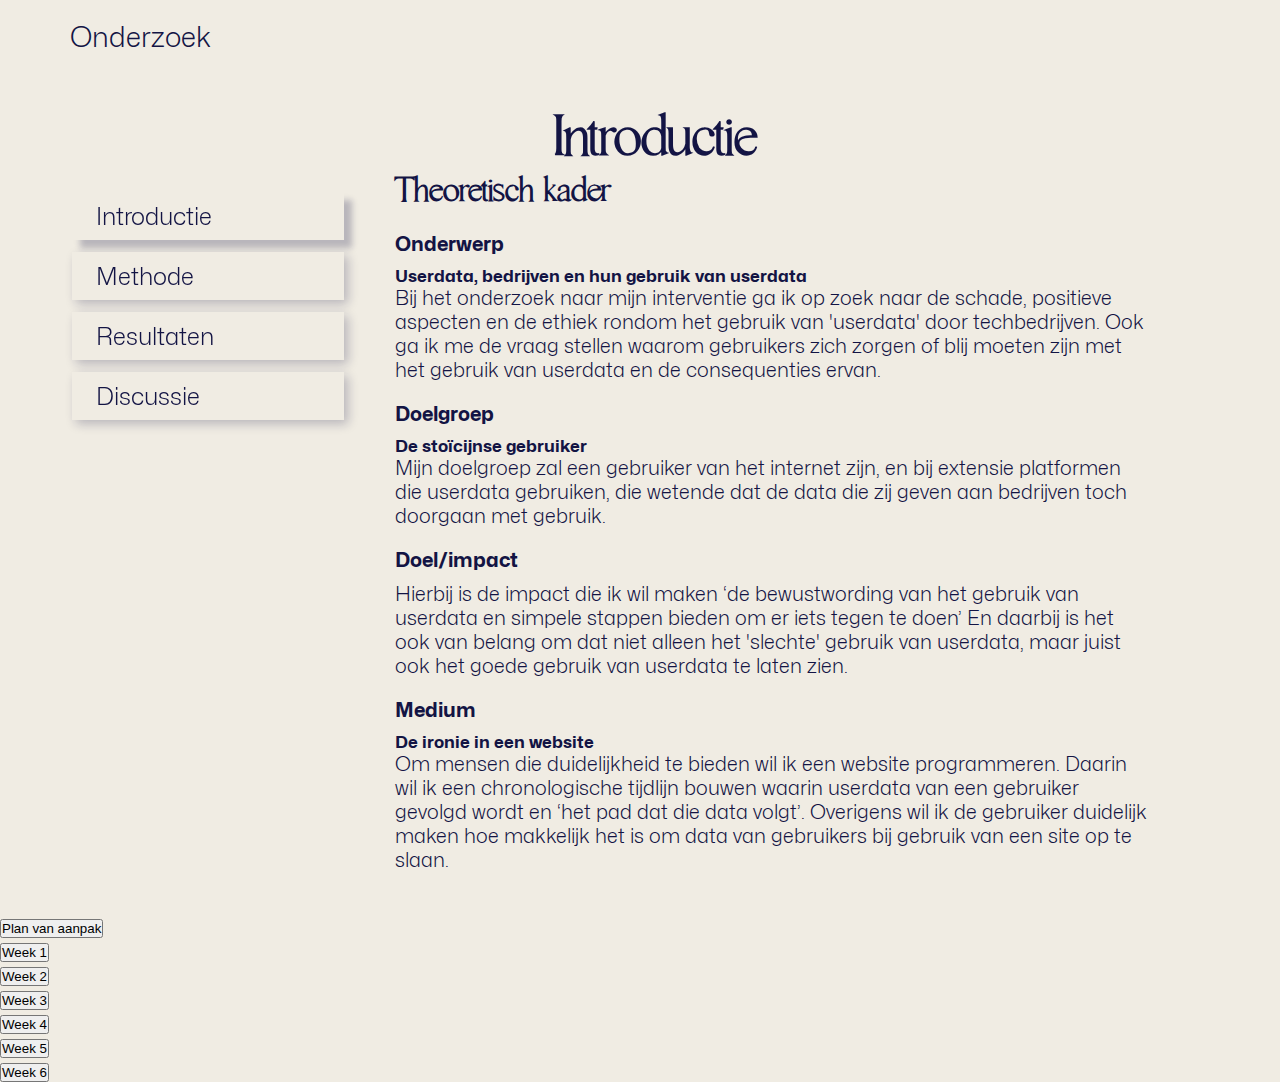
==== commit d04ae395: "site" ====
--- a/portfolio.html
+++ b/portfolio.html
@@ -10,7 +10,7 @@
 		  content="Dit is een website voor de reflectie op de digitale cultuur en het onderzoeksproject."
 		  name="description">
 	<!--  <link rel="stylesheet” href="./css/style.css">-->
-  <link href="../img/legendary_broccoli.png"
+  <link href="logo.png"
         rel="icon">
   <title>Reflectie digitale Cultuur</title>
   <link href="denkerslab.css"
@@ -36,9 +36,9 @@
     <section>
 	   
     <details open>
-        <summary><h2>Interventie: pva</h2></summary>
-        <section>
-    <h3>Plan van aanpak</h3>
+        <summary><h2>Introductie</h2></summary>
+        <section>
+    <h3>Theoretisch kader</h3>
     <h4>Onderwerp</h4>
     <h5>Userdata, bedrijven en hun gebruik van userdata</h5>
     <p>Bij het onderzoek naar mijn interventie ga ik op zoek naar de schade, positieve aspecten en de ethiek
@@ -166,7 +166,7 @@
 	    
 	    
       <details>
-        <summary><h2>Week 1:</h2></summary>
+        <summary><h2>Methode</h2></summary>
         <section>
           <h3>Het begin van de interventie</h3>
           <p>Dit was de eerste week na de midterm assessments en de vakantie die veel mensen gebruikt hebben om lekker
@@ -193,7 +193,7 @@
 
 
       <details>
-        <summary><h2>Week 2:</h2></summary>
+        <summary><h2>Resultaten</h2></summary>
         <section>
           <h3>De coole theorie week</h3>
           <p>Aangezien Bernadette haar kaak issue had, hadden we maar twee lessen deze week. Een beetje rust kan geen
@@ -214,7 +214,7 @@
 
 
       <details>
-        <summary><h2>Week 3:</h2></summary>
+        <summary><h2>Discussie</h2></summary>
         <section>
           <h3>Een online week en peerfeedback op het plan van aanpak</h3>
           <p>Deze week werd de interventie iets meer in de focus gezet, we zijn bezig geweest met het plan van aanpak en
@@ -235,29 +235,6 @@
           </article>
         </section>
       </details>
-
-      <details>
-        <summary><h2>Week 4:</h2></summary>
-        <section>
-          <h4>Coming soon</h4>
-          <p></p>
-        </section>
-      </details>
-
-      <details>
-        <summary><h2>Week 5:</h2></summary>
-        <section>
-          <h4>Coming soon</h4>
-        </section>
-      </details>
-
-      <details>
-        <summary><h2>Week 6:</h2></summary>
-        <section>
-          <h4>Coming soon</h4>
-        </section>
-      </details>
-
     </section>
 		  <ul aria-hidden="true">
 			  <li><button>Plan van aanpak</button></li>
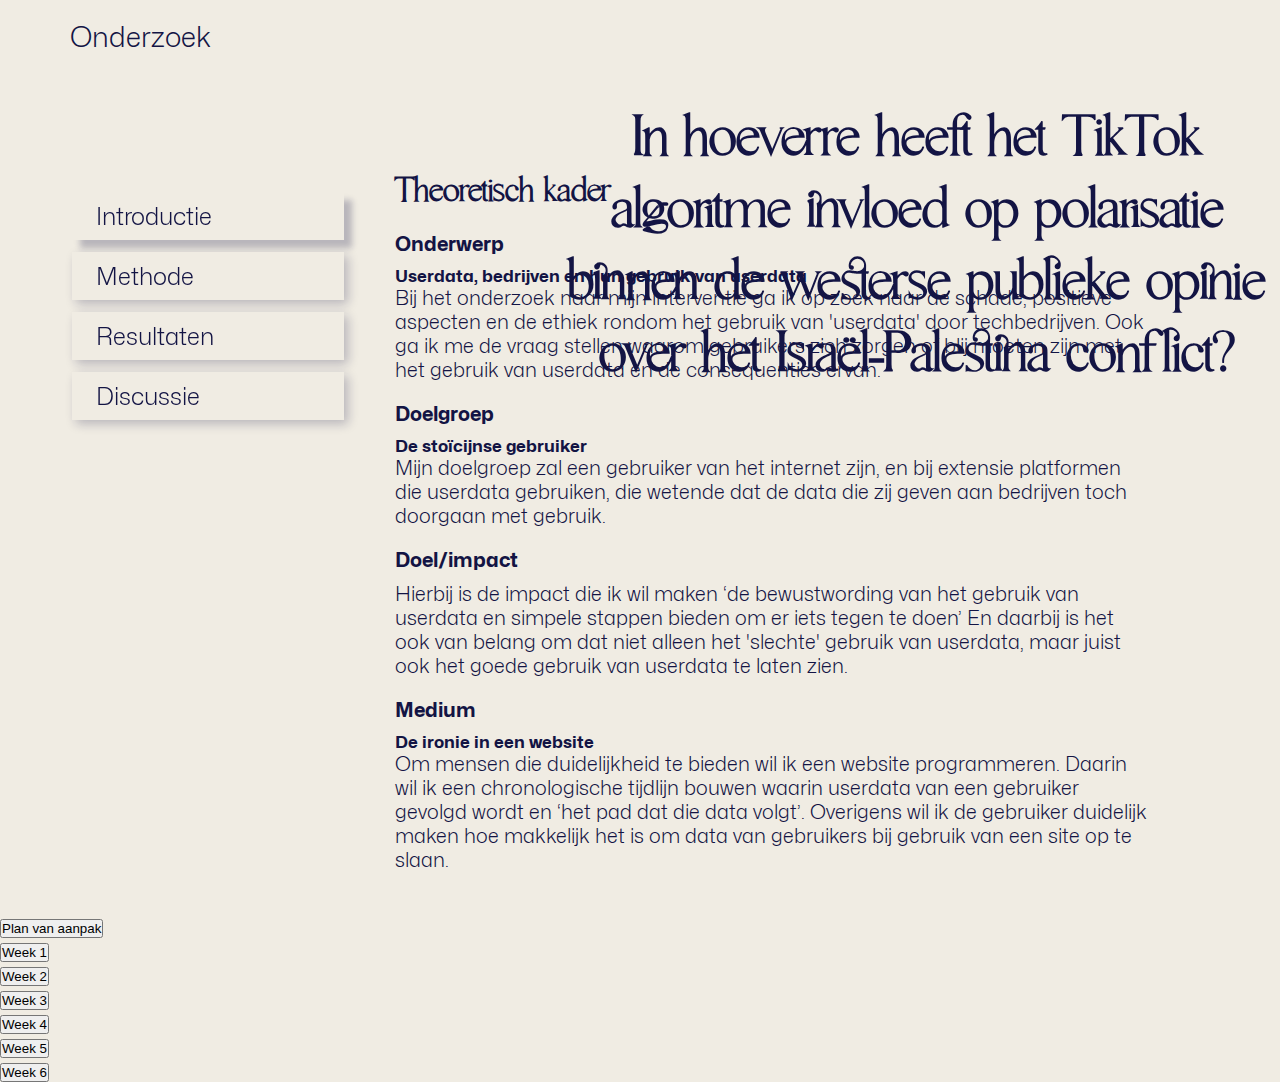
==== commit 383d88f5: "site" ====
--- a/portfolio.html
+++ b/portfolio.html
@@ -31,7 +31,7 @@
   <main class="portfolio">
     <h1 class="sr-only">Welkom bij het onderzoek.</h1>
     <h2 class="sr-only">Gebruik Form Control om te navigeren.</h2>
-    <h2>Introductie</h2>
+    <h2>In hoeverre heeft het TikTok algoritme invloed op polarisatie binnen de westerse publieke opinie over het Israël-Palestina conflict?</h2>
     
     <section>
 	   
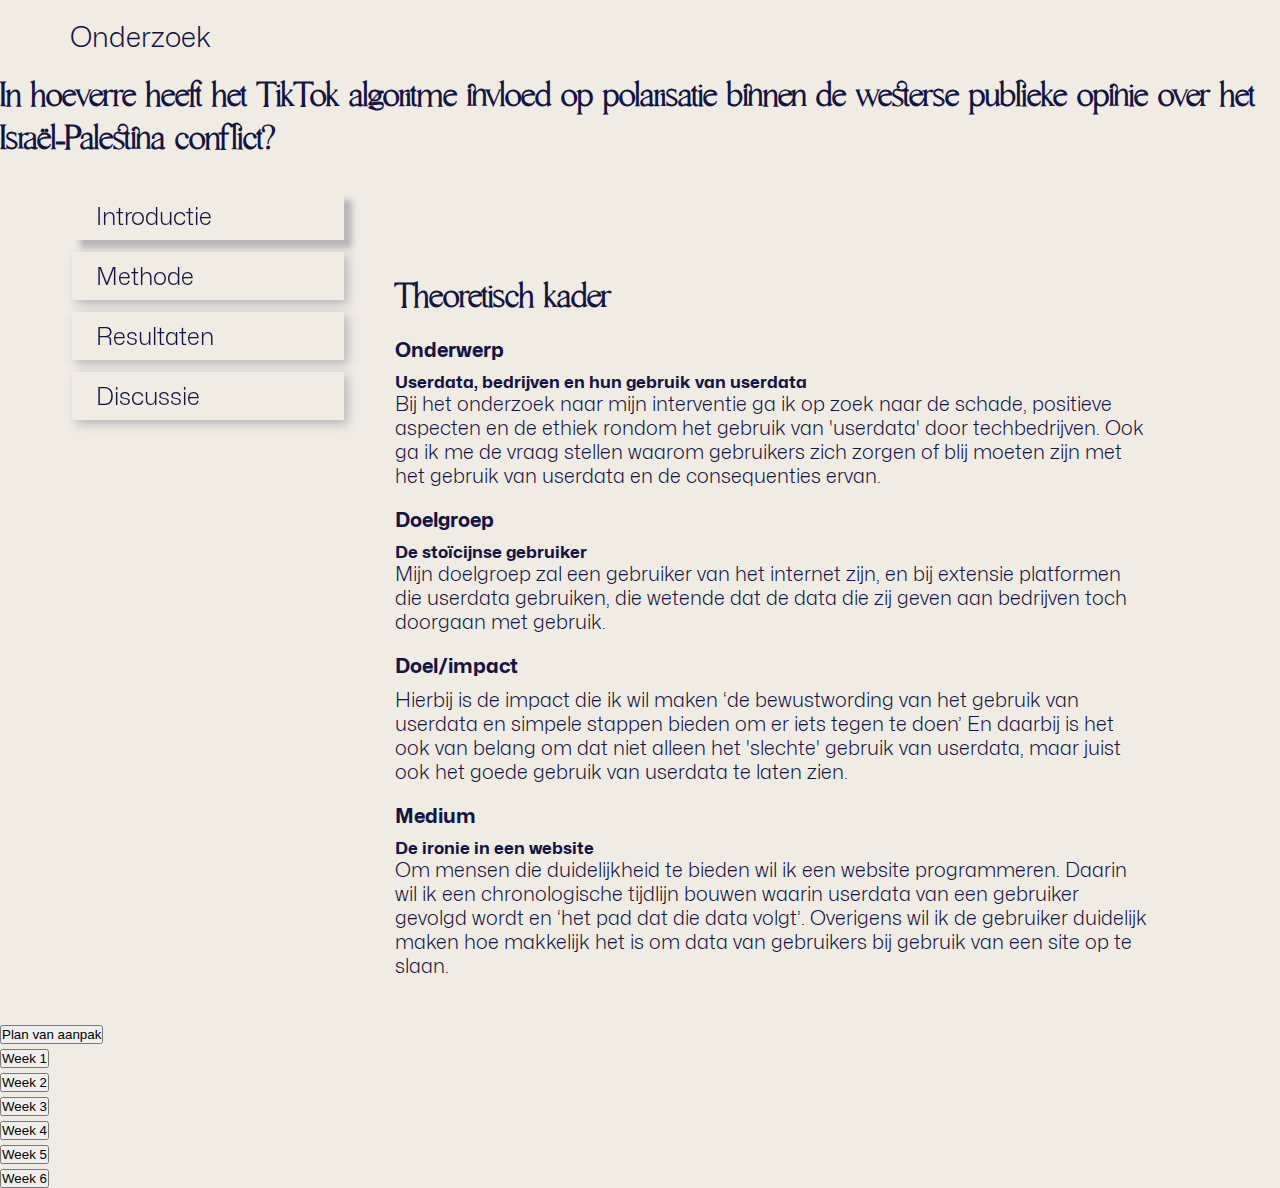
==== commit f1b04a04: "site" ====
--- a/portfolio.html
+++ b/portfolio.html
@@ -31,7 +31,7 @@
   <main class="portfolio">
     <h1 class="sr-only">Welkom bij het onderzoek.</h1>
     <h2 class="sr-only">Gebruik Form Control om te navigeren.</h2>
-    <h2>In hoeverre heeft het TikTok algoritme invloed op polarisatie binnen de westerse publieke opinie over het Israël-Palestina conflict?</h2>
+    <h3>In hoeverre heeft het TikTok algoritme invloed op polarisatie binnen de westerse publieke opinie over het Israël-Palestina conflict?</h3>
     
     <section>
 	   
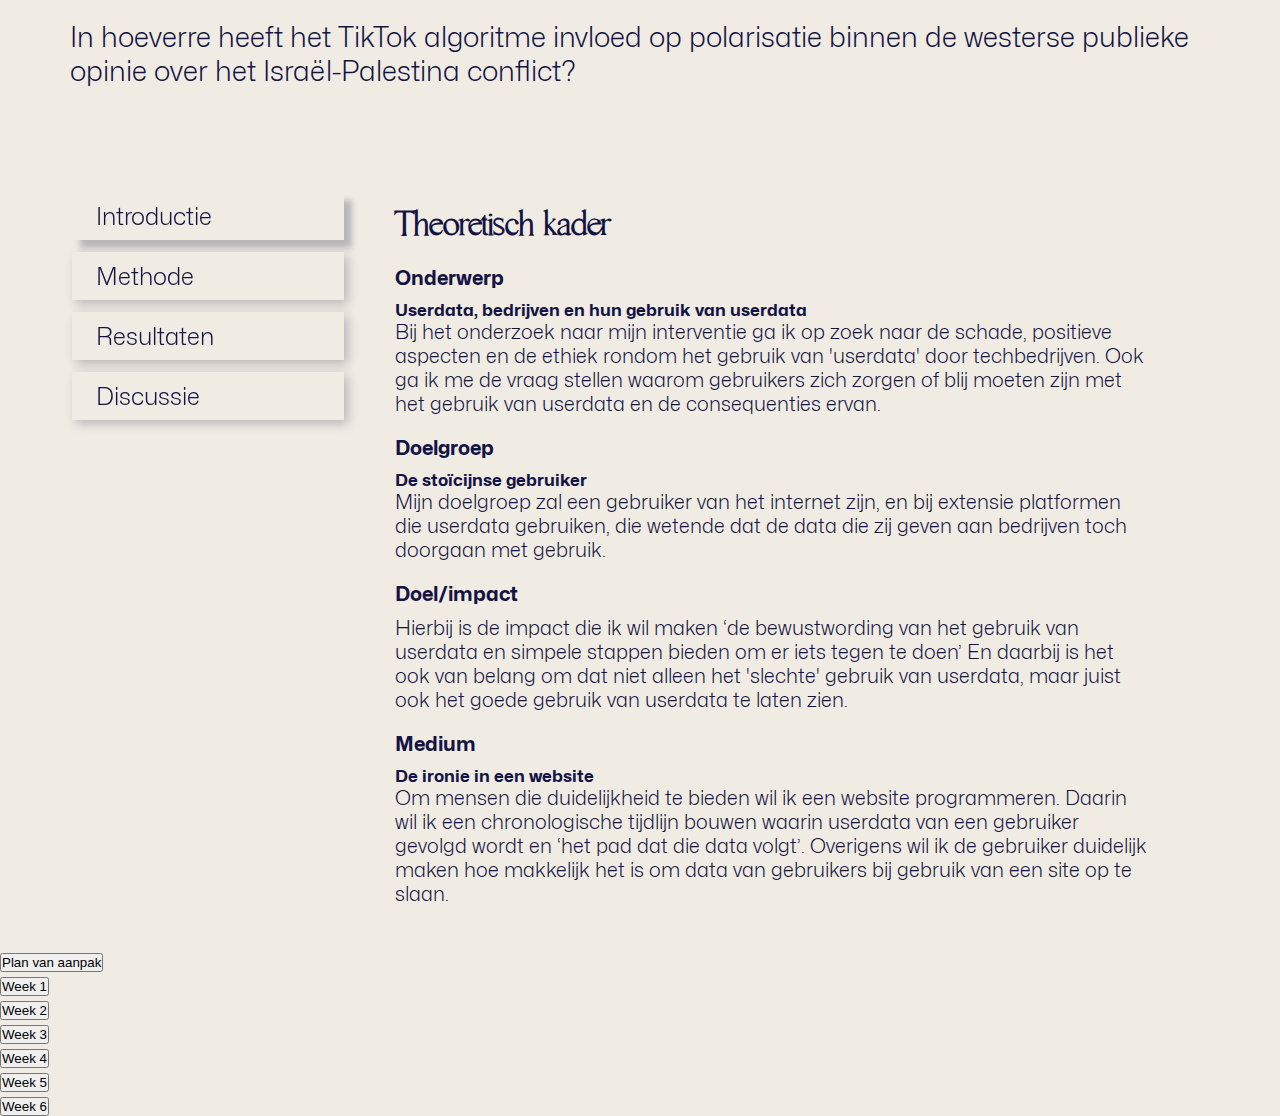
==== commit 54f1d2a0: "site" ====
--- a/portfolio.html
+++ b/portfolio.html
@@ -21,7 +21,7 @@
   <header>
     <nav>
       <ul>
-        <li> Onderzoek </li>
+        <li> In hoeverre heeft het TikTok algoritme invloed op polarisatie binnen de westerse publieke opinie over het Israël-Palestina conflict? </li>
       </ul>
     </nav>
     <button><span></span><span></span></button>
@@ -31,7 +31,6 @@
   <main class="portfolio">
     <h1 class="sr-only">Welkom bij het onderzoek.</h1>
     <h2 class="sr-only">Gebruik Form Control om te navigeren.</h2>
-    <h3>In hoeverre heeft het TikTok algoritme invloed op polarisatie binnen de westerse publieke opinie over het Israël-Palestina conflict?</h3>
     
     <section>
 	   
